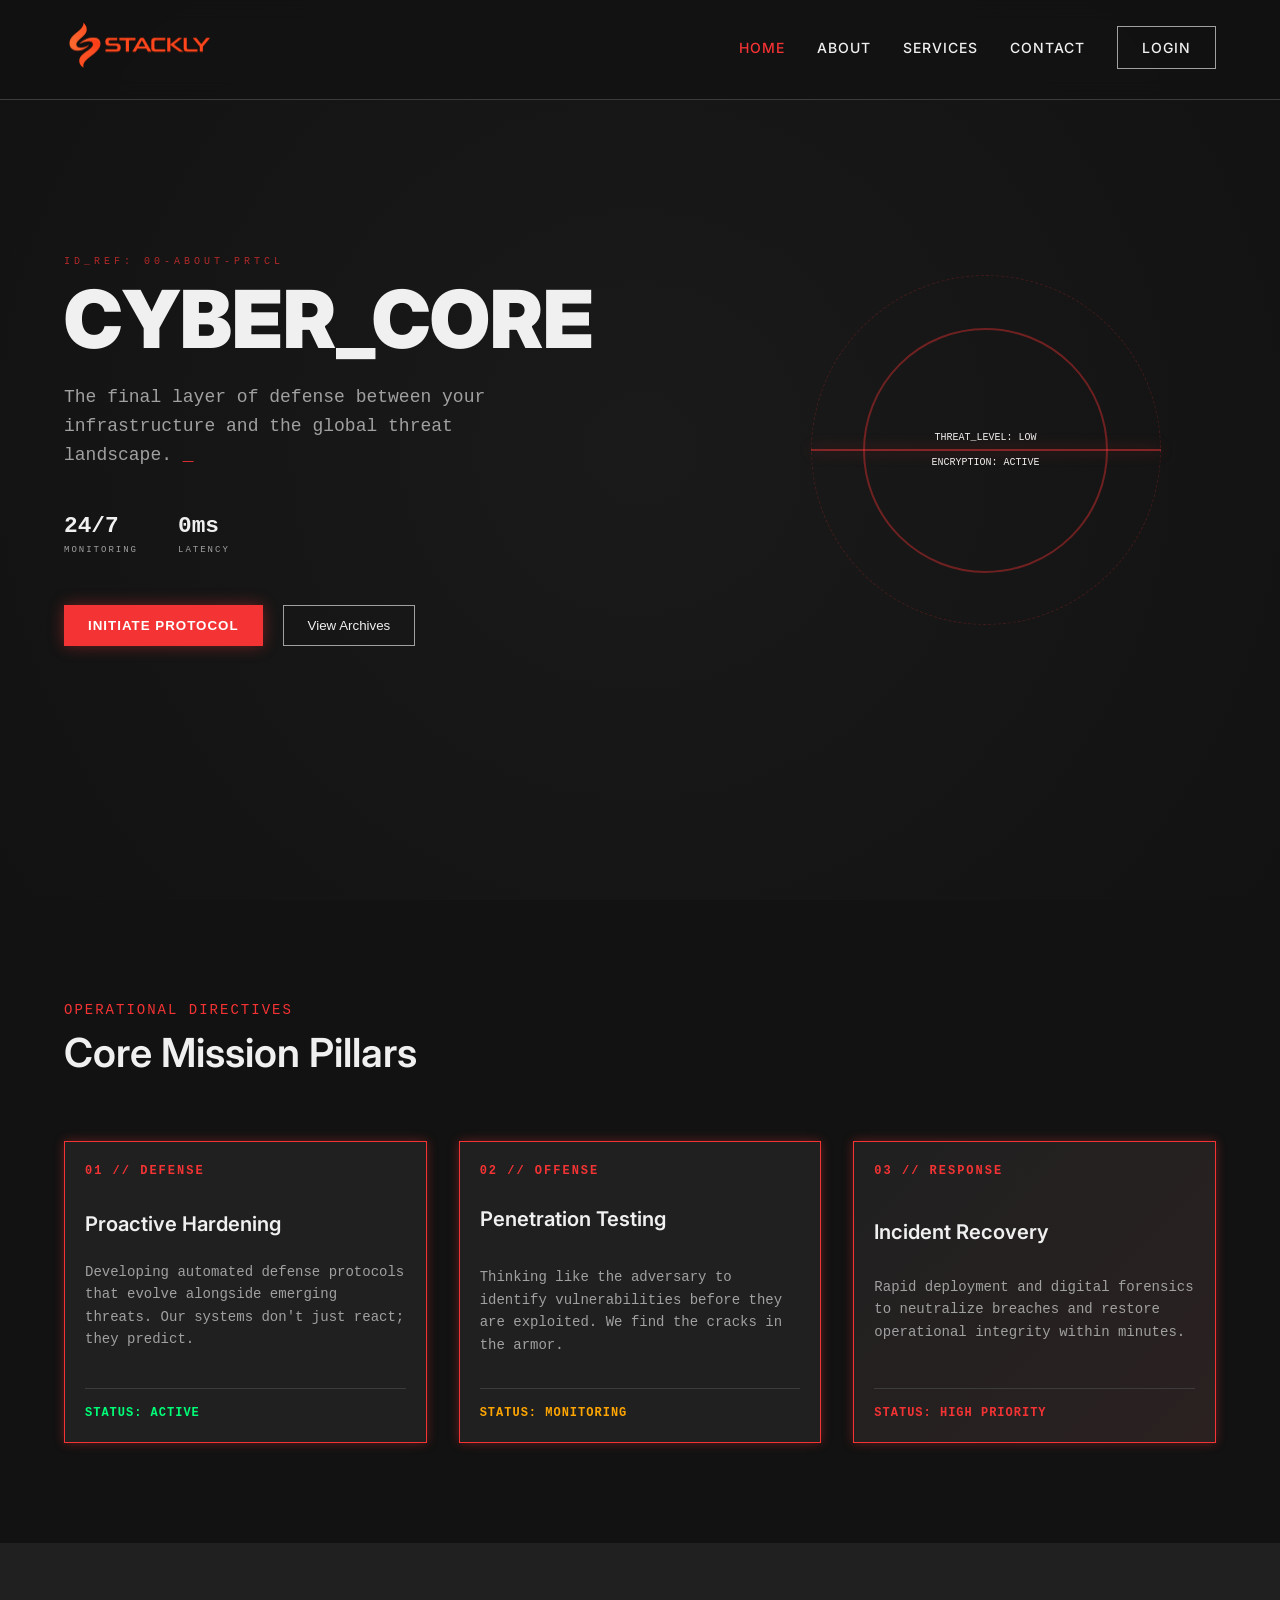
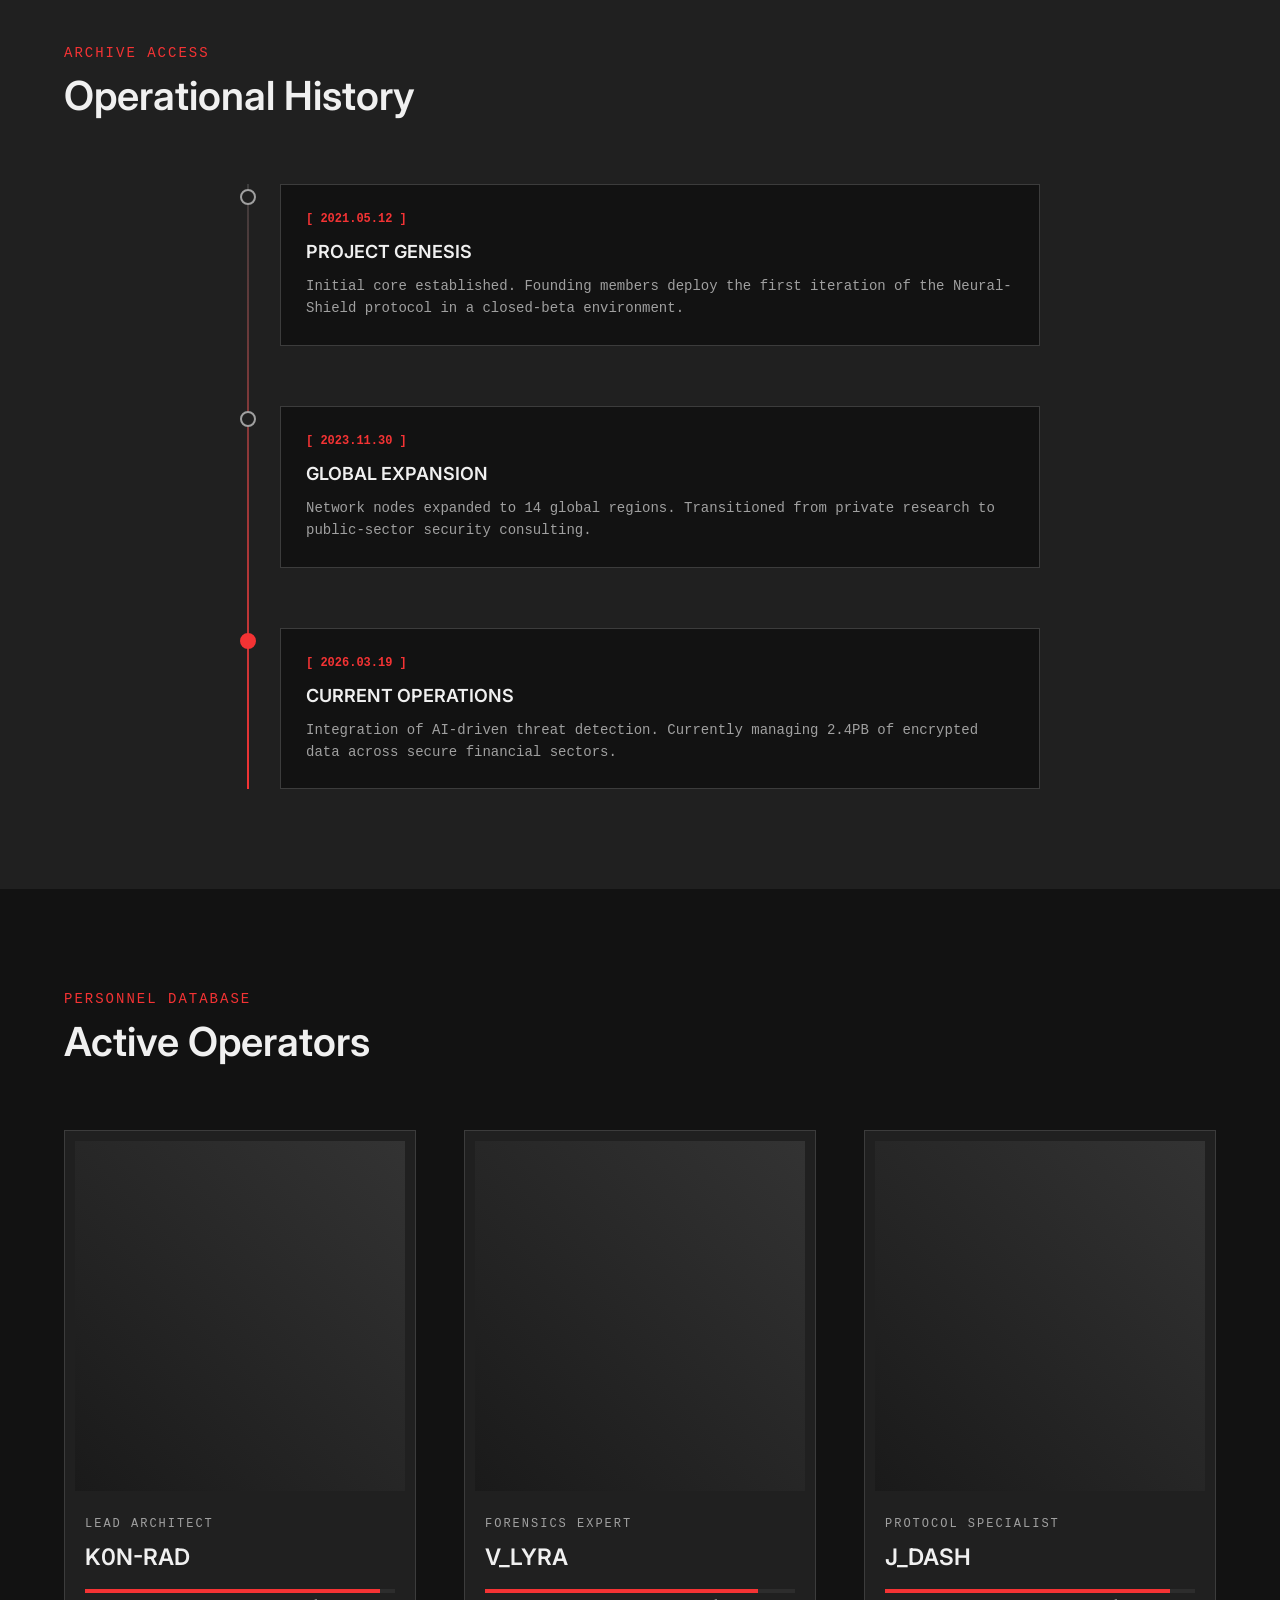
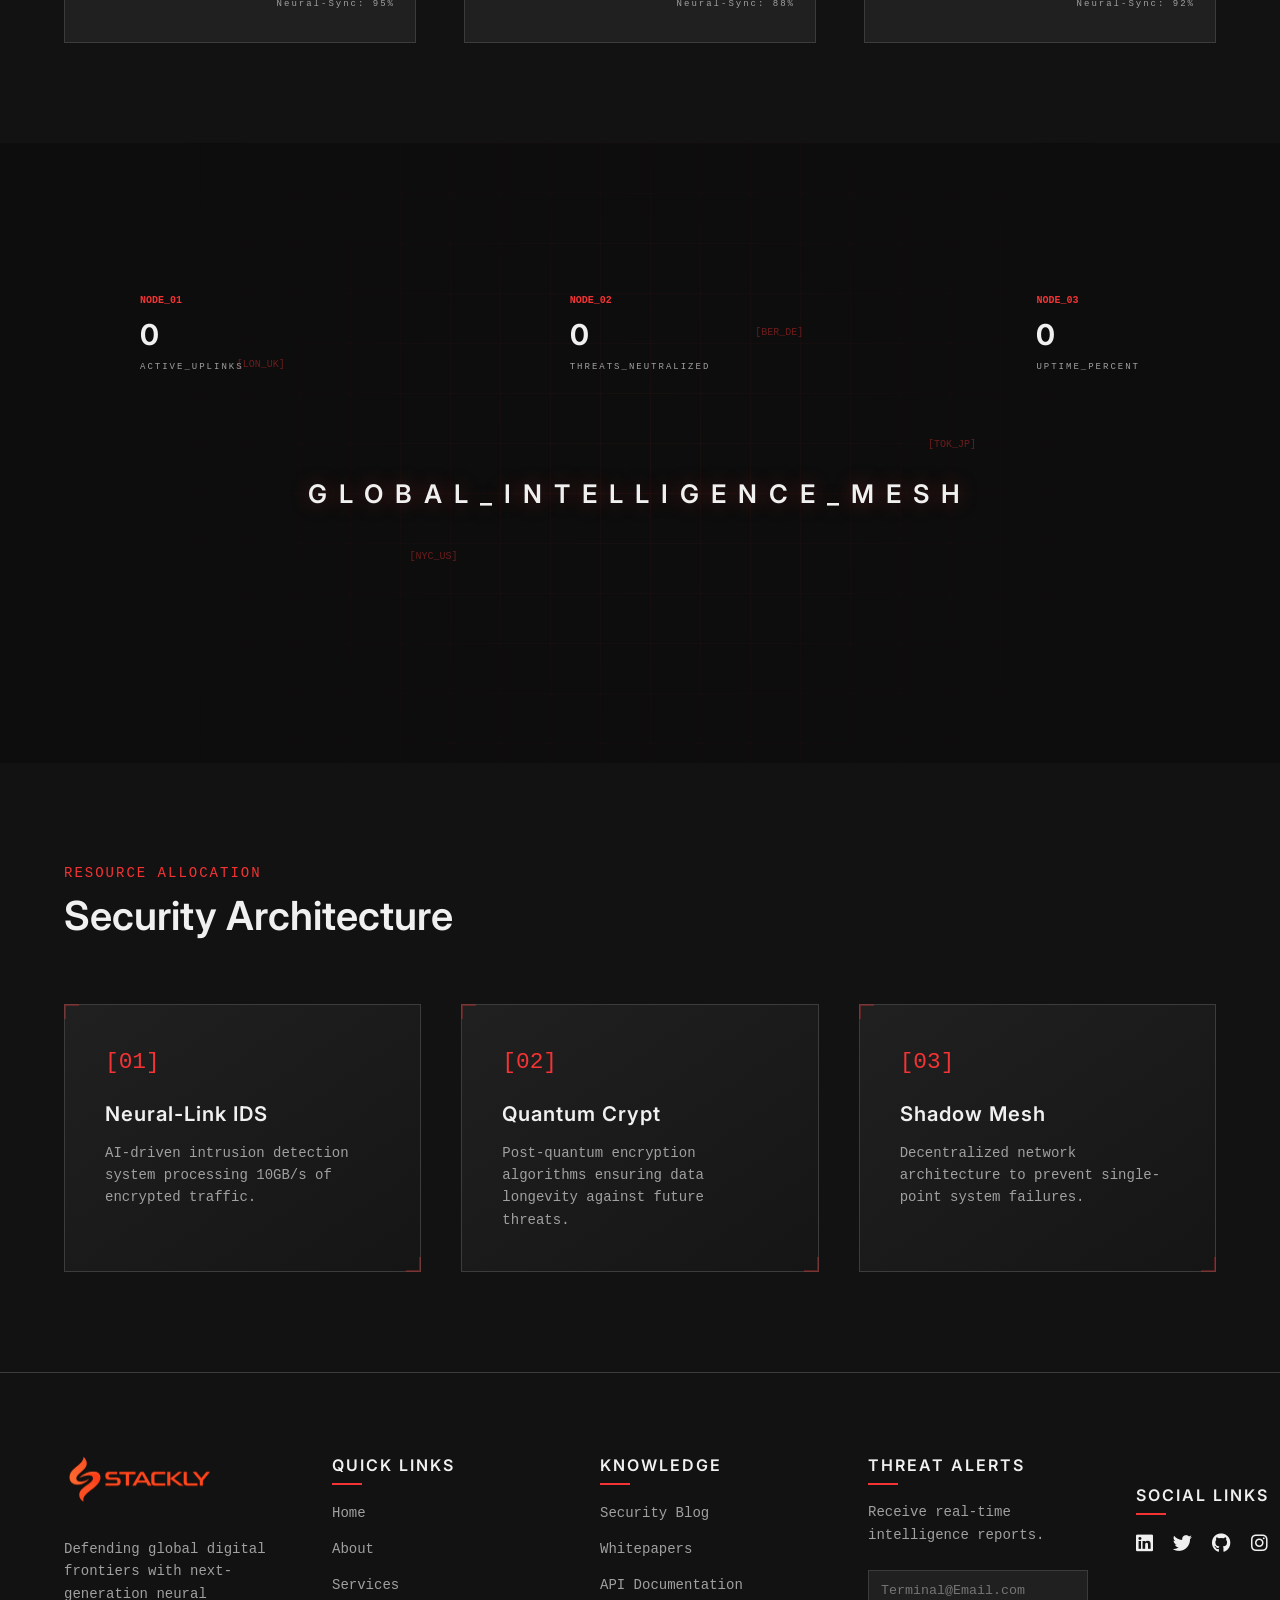
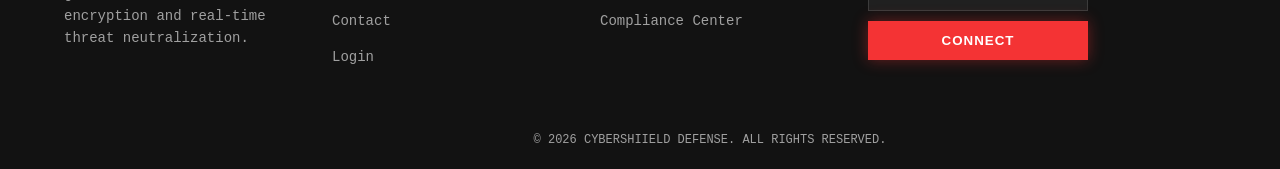
==== about.html @ 767d13b8 "Add files via upload" ====
<!DOCTYPE html>
<html lang="en">

<head>
    <meta charset="UTF-8">
    <meta name="viewport" content="width=device-width, initial-scale=1.0">
    <title>Cyber Security</title>
    <link rel="icon" href="./assets/bg remove.webp">

    <!-- Custom CSS -->
    <link rel="stylesheet" href="about.css">
    <link rel="stylesheet" href="./root.css">

    <!-- material icon -->
    <link href="https://fonts.googleapis.com/icon?family=Material+Icons" rel="stylesheet">
    <!-- font awesome icon -->
    <link rel="stylesheet" href="https://cdnjs.cloudflare.com/ajax/libs/font-awesome/6.5.1/css/all.min.css">

    <!-- aos animations -->
    <link href="https://unpkg.com/aos@2.3.4/dist/aos.css" rel="stylesheet">
</head>

<body>


    <header class="main-header">
        <nav class="navbar">
            <a class="logo" href="about.css">
                <img src="./assets/orange.webp" alt="logo" width="150px">
            </a>

            <ul class="nav-links">
                <li><a href="index.html" class="active">Home</a></li>
                <li><a href="about.html">About</a></li>
                <li><a href="service.html">Services</a></li>
                <li><a href="contact.html">Contact</a></li>
                <li><a href="sign.html" class="btn-secondary login">Login</a></li>
            </ul>

            <div class="hamburger" id="hamburger">
                <span class="bar"></span>
                <span class="bar"></span>
                <span class="bar"></span>
            </div>
        </nav>

        <div class="mobile-menu" id="mobile-menu">
            <ul class="mobile-nav-links">
                <li><a href="index.html">Home</a></li>
                <li><a href="about.html">About</a></li>
                <li><a href="service.html">Services</a></li>
                <li><a href="contact.html">Contact</a></li>
                <li><a href="sign.html" class="btn-primary login">Login</a></li>
            </ul>
        </div>
    </header>





    <main>

<section class="cyber-hero">
    <div class="hero-background">
        <div class="binary-overlay"></div>
    </div>
    
    <div class="hero-container">
        <div class="pane-info">
            <div class="system-id">ID_REF: 00-ABOUT-PRTCL</div>
            <h1 class="hero-glitch" data-text="CYBER_CORE">CYBER_CORE</h1>
            <p class="hero-tagline">
                The final layer of defense between your infrastructure and the global threat landscape. 
                <span class="type-cursor">_</span>
            </p>
            
            <div class="hero-stats">
                <div class="stat-box">
                    <span class="stat-num">24/7</span>
                    <span class="stat-label">MONITORING</span>
                </div>
                <div class="stat-box">
                    <span class="stat-num">0ms</span>
                    <span class="stat-label">LATENCY</span>
                </div>
            </div>

            <div class="hero-cta-group">
                <button class="btn-primary">Initiate Protocol</button>
                <button class="btn-secondary">View Archives</button>
            </div>
        </div>

        <div class="pane-visual">
            <div class="hud-circle-wrap">
                <div class="hud-circle outer"></div>
                <div class="hud-circle inner"></div>
                <div class="hud-scanner"></div>
                <div class="hud-content">
                    <span class="hud-text">THREAT_LEVEL: <span class="text-secure">LOW</span></span>
                    <span class="hud-text">ENCRYPTION: <span class="text-secure">ACTIVE</span></span>
                </div>
            </div>
        </div>
    </div>
</section>







<section class="mission-grid">
    <div class="container">
        <header class="grid-header">
            <span class="section-subtitle">Operational Directives</span>
            <h2 class="section-title">Core Mission Pillars</h2>
        </header>

        <div class="grid-layout">
            <div class="alert-card">
                <div class="card-id">01 // DEFENSE</div>
                <h3 class="card-title">Proactive Hardening</h3>
                <p class="card-text">Developing automated defense protocols that evolve alongside emerging threats. Our systems don't just react; they predict.</p>
                <div class="card-status status-secure">STATUS: ACTIVE</div>
            </div>

            <div class="alert-card">
                <div class="card-id">02 // OFFENSE</div>
                <h3 class="card-title">Penetration Testing</h3>
                <h3 class="card-title"></h3>
                <p class="card-text">Thinking like the adversary to identify vulnerabilities before they are exploited. We find the cracks in the armor.</p>
                <div class="card-status status-warning">STATUS: MONITORING</div>
            </div>

            <div class="alert-card critical-alert">
                <div class="card-id">03 // RESPONSE</div>
                <h3 class="card-title">Incident Recovery</h3>
                <p class="card-text">Rapid deployment and digital forensics to neutralize breaches and restore operational integrity within minutes.</p>
                <div class="card-status status-critical">STATUS: HIGH PRIORITY</div>
            </div>
        </div>
    </div>
</section>








<section class="system-logs">
    <div class="container">
        <header class="grid-header">
            <span class="section-subtitle">Archive Access</span>
            <h2 class="section-title">Operational History</h2>
        </header>

        <div class="log-timeline">
            <div class="log-item">
                <div class="log-dot"></div>
                <div class="log-content">
                    <span class="log-date">[ 2021.05.12 ]</span>
                    <h3 class="log-title">Project Genesis</h3>
                    <p class="log-text">Initial core established. Founding members deploy the first iteration of the Neural-Shield protocol in a closed-beta environment.</p>
                </div>
            </div>

            <div class="log-item">
                <div class="log-dot"></div>
                <div class="log-content">
                    <span class="log-date">[ 2023.11.30 ]</span>
                    <h3 class="log-title">Global Expansion</h3>
                    <p class="log-text">Network nodes expanded to 14 global regions. Transitioned from private research to public-sector security consulting.</p>
                </div>
            </div>

            <div class="log-item active-log">
                <div class="log-dot pulse-red"></div>
                <div class="log-content">
                    <span class="log-date">[ 2026.03.19 ]</span>
                    <h3 class="log-title">Current Operations</h3>
                    <p class="log-text">Integration of AI-driven threat detection. Currently managing 2.4PB of encrypted data across secure financial sectors.</p>
                </div>
            </div>
        </div>
    </div>
</section>








<section class="team-section">
    <div class="container">
        <header class="grid-header">
            <span class="section-subtitle">Personnel Database</span>
            <h2 class="section-title">Active Operators</h2>
        </header>

        <div class="operator-grid">
            <div class="operator-card">
                <div class="card-scanner"></div>
                <div class="operator-image-wrapper">
                    <div class="operator-image"></div>
                    <div class="hud-overlay">
                        <span>LVL 99 // ADMIN</span>
                    </div>
                </div>
                <div class="operator-info">
                    <span class="op-role">Lead Architect</span>
                    <h3 class="op-name">K0N-RAD</h3>
                    <div class="op-stats">
                        <div class="stat-bar"><div class="stat-fill" style="width: 95%;"></div></div>
                        <span class="stat-label">Neural-Sync: 95%</span>
                    </div>
                </div>
            </div>

            <div class="operator-card">
                <div class="card-scanner"></div>
                <div class="operator-image-wrapper">
                    <div class="operator-image"></div>
                    <div class="hud-overlay">
                        <span>LVL 84 // FIELD</span>
                    </div>
                </div>
                <div class="operator-info">
                    <span class="op-role">Forensics Expert</span>
                    <h3 class="op-name">V_LYRA</h3>
                    <div class="op-stats">
                        <div class="stat-bar"><div class="stat-fill" style="width: 88%;"></div></div>
                        <span class="stat-label">Neural-Sync: 88%</span>
                    </div>
                </div>
            </div>

            <div class="operator-card">
                <div class="card-scanner"></div>
                <div class="operator-image-wrapper">
                    <div class="operator-image"></div>
                    <div class="hud-overlay">
                        <span>LVL 91 // CRYPT</span>
                    </div>
                </div>
                <div class="operator-info">
                    <span class="op-role">Protocol Specialist</span>
                    <h3 class="op-name">J_DASH</h3>
                    <div class="op-stats">
                        <div class="stat-bar"><div class="stat-fill" style="width: 92%;"></div></div>
                        <span class="stat-label">Neural-Sync: 92%</span>
                    </div>
                </div>
            </div>
        </div>
    </div>
</section>






<section class="network-pulse">
    <div class="grid-overlay"></div>
    
    <div class="container pulse-wrapper">
        <div class="pulse-stats">
            <div class="stat-item">
                <span class="stat-code">NODE_01</span>
                <span class="stat-value counter" data-target="142">0</span>
                <span class="stat-label">ACTIVE_UPLINKS</span>
            </div>
            <div class="stat-item">
                <span class="stat-code">NODE_02</span>
                <span class="stat-value counter" data-target="892">0</span>
                <span class="stat-label">THREATS_NEUTRALIZED</span>
            </div>
            <div class="stat-item">
                <span class="stat-code">NODE_03</span>
                <span class="stat-value counter" data-target="99.9">0</span>
                <span class="stat-label">UPTIME_PERCENT</span>
            </div>
        </div>

        <div class="center-visual">
            <div class="radar-circle"></div>
            <div class="radar-circle delay-1"></div>
            <div class="radar-circle delay-2"></div>
            <h2 class="visual-title">GLOBAL_INTELLIGENCE_MESH</h2>
        </div>

        <div class="location-markers">
            <span class="marker" style="top: 20%; left: 15%;">[LON_UK]</span>
            <span class="marker" style="top: 45%; left: 75%;">[TOK_JP]</span>
            <span class="marker" style="top: 80%; left: 30%;">[NYC_US]</span>
            <span class="marker" style="top: 10%; left: 60%;">[BER_DE]</span>
        </div>
    </div>
</section>
















<section class="tech-stack">
    <div class="container">
        <header class="grid-header">
            <span class="section-subtitle">Resource Allocation</span>
            <h2 class="section-title">Security Architecture</h2>
        </header>

        <div class="tech-matrix">
            <div class="tech-card">
                <div class="card-glow"></div>
                <div class="tech-icon">
                    <span class="glitch-icon" data-icon="[01]"></span>
                </div>
                <div class="tech-details">
                    <h3 class="tech-name">Neural-Link IDS</h3>
                    <p class="tech-desc">AI-driven intrusion detection system processing 10GB/s of encrypted traffic.</p>
                </div>
                <div class="corner-accents">
                    <span></span><span></span>
                </div>
            </div>

            <div class="tech-card">
                <div class="card-glow"></div>
                <div class="tech-icon">
                    <span class="glitch-icon" data-icon="[02]"></span>
                </div>
                <div class="tech-details">
                    <h3 class="tech-name">Quantum Crypt</h3>
                    <p class="tech-desc">Post-quantum encryption algorithms ensuring data longevity against future threats.</p>
                </div>
                <div class="corner-accents">
                    <span></span><span></span>
                </div>
            </div>

            <div class="tech-card">
                <div class="card-glow"></div>
                <div class="tech-icon">
                    <span class="glitch-icon" data-icon="[03]"></span>
                </div>
                <div class="tech-details">
                    <h3 class="tech-name">Shadow Mesh</h3>
                    <p class="tech-desc">Decentralized network architecture to prevent single-point system failures.</p>
                </div>
                <div class="corner-accents">
                    <span></span><span></span>
                </div>
            </div>
        </div>
    </div>
</section>



    </main>







    <footer class="main-footer">
        <div class="footer-container">
            <div class="footer-col">
                <a class="logo" href="about.html">
                    <img src="./assets/orange.webp" alt="logo" width="150px">
                </a>
                <p class="footer-desc">
                    Defending global digital frontiers with next-generation neural encryption and real-time threat
                    neutralization.
            </div>

            <div class="footer-col">
                <h4 class="footer-title">Quick Links</h4>
                <ul class="footer-links">
                    <li><a href="index.html">Home</a></li>
                    <li><a href="about.html">About</a></li>
                    <li><a href="service.html">Services</a></li>
                    <li><a href="contact.html">Contact</a></li>
                    <li><a href="sign.html">Login</a></li>
                </ul>
            </div>

            <div class="footer-col">
                <h4 class="footer-title">Knowledge</h4>
                <ul class="footer-links">
                    <li><a href="./404..html">Security Blog</a></li>
                    <li><a href="./404..html">Whitepapers</a></li>
                    <li><a href="./404..html">API Documentation</a></li>
                    <li><a href="./404..html">Compliance Center</a></li>
                </ul>
            </div>

            <div class="footer-col">
                <h4 class="footer-title">Threat Alerts</h4>
                <p class="footer-desc">Receive real-time intelligence reports.</p>
                <form class="footer-form" action="./404..html" method="GET">
                    <input type="email" placeholder="Terminal@Email.com" class="footer-input" required>
                    <button type="submit" class="btn-primary">Connect</button>
                </form>
            </div>


            <div class="footer-bottom">
                <h4 class="footer-title">Social Links</h4>

                <div class="footer-socials">
                    <a href="./404..html"><i class="fab fa-linkedin"></i></a>
                    <a href="./404..html"><i class="fab fa-twitter"></i></a>
                    <a href="./404..html"><i class="fab fa-github"></i></a>
                    <a href="./404..html"><i class="fab fa-instagram"></i></a>
                </div>

            </div>
        </div>

        <div class="container bottom-flex">
            <p>&copy; 2026 CYBERSHIIELD DEFENSE. ALL RIGHTS RESERVED.</p>
        </div>
    </footer>


    <script src="script.js"></script>

    <script>

        const observerOptions = {
    threshold: 0.5
};

const typeObserver = new IntersectionObserver((entries) => {
    entries.forEach(entry => {
        if (entry.isIntersecting) {
            entry.target.style.animationPlayState = 'running';
        }
    });
}, observerOptions);

document.querySelectorAll('.log-item').forEach(item => {
    typeObserver.observe(item);
});

    </script>

    <script src="https://unpkg.com/aos@2.3.4/dist/aos.js"></script>

    <script>
        AOS.init({
            duration: 900,
            easing: 'ease-in-out',
            once: true,
        });

        // data-aos="fade-up"
        // fade-up, fade-down, fade-left, fade-right, zoom-in,	slide-up, flip-left	

    </script>


</body>

</html>
---- about.css ----
/* Hero Section Layout */
.cyber-hero {
    position: relative;
    height: 100vh;
    display: flex;
    align-items: center;
    overflow: hidden;
    background: radial-gradient(circle at center, #1a1a1a 0%, var(--bg-black) 100%);
}

.hero-container {
    display: grid;
    grid-template-columns: 1.2fr 0.8fr;
    width: 100%;
    max-width: 1400px;
    margin: 0 auto;
    padding: 0 5%;
    z-index: 5;
}

/* Pane 01 Styles */
.pane-info {
    display: flex;
    flex-direction: column;
    justify-content: center;
}

.system-id {
    font-size: 10px;
    color: var(--primary-red);
    letter-spacing: 4px;
    margin-bottom: 10px;
    opacity: 0.7;
}

.hero-glitch {
    font-size: 5rem;
    font-weight: 900;
    line-height: 1;
    margin-bottom: 1.5rem;
    color: var(--text-main);
    position: relative;
    animation: flicker-on 1.5s ease-out;
}

.hero-tagline {
    font-size: var(--text-lg);
    color: var(--text-dim);
    max-width: 500px;
    margin-bottom: 2.5rem;
    line-height: 1.6;
}

.type-cursor {
    color: var(--primary-red);
    animation: blink 0.8s infinite;
}

/* Pane 02: HUD Visuals */
.pane-visual {
    display: flex;
    align-items: center;
    justify-content: center;
    position: relative;
}

.hud-circle-wrap {
    position: relative;
    width: 350px;
    height: 350px;
    display: flex;
    align-items: center;
    justify-content: center;
}

.hud-circle {
    position: absolute;
    border-radius: 50%;
    border: 1px solid var(--primary-red);
    opacity: 0.2;
}

.hud-circle.outer {
    width: 100%;
    height: 100%;
    border-style: dashed;
    animation: rotate 20s linear infinite;
}

.hud-circle.inner {
    width: 70%;
    height: 70%;
    border: 2px solid var(--primary-red);
    opacity: 0.4;
    animation: rotate 10s linear infinite reverse;
}

.hud-scanner {
    position: absolute;
    width: 100%;
    height: 2px;
    background: var(--primary-red);
    box-shadow: 0 0 15px var(--primary-red);
    animation: scan-vertical 4s ease-in-out infinite;
    opacity: 0.5;
}

.hud-content {
    display: flex;
    flex-direction: column;
    gap: 10px;
    font-size: 10px;
    text-align: center;
    font-family: var(--font-main);
}

/* Keyframe Animations */
@keyframes flicker-on {
    0% { opacity: 0; transform: translateX(-20px); }
    10% { opacity: 0.5; }
    15% { opacity: 0.2; }
    20% { opacity: 1; transform: translateX(0); }
}

@keyframes rotate {
    from { transform: rotate(0deg); }
    to { transform: rotate(360deg); }
}

@keyframes scan-vertical {
    0%, 100% { top: 0%; }
    50% { top: 100%; }
}

@keyframes blink {
    50% { opacity: 0; }
}

/* Stats Section */
.hero-stats {
    display: flex;
    gap: 40px;
    margin-bottom: 3rem;
}

.stat-box {
    display: flex;
    flex-direction: column;
}

.stat-num {
    font-size: var(--text-2xl);
    font-weight: bold;
    color: var(--text-main);
}

.stat-label {
    font-size: 10px;
    color: var(--primary-red);
    letter-spacing: 2px;
}

/* CTA Group */
.hero-cta-group {
    display: flex;
    gap: 20px;
}







/* Mission Grid Section */
.mission-grid {
    padding: 100px 5%;
    background-color: var(--bg-black);
}

.grid-header {
    margin-bottom: 4rem;
    text-align: left;
}

.grid-layout {
    display: grid;
    grid-template-columns: repeat(auto-fit, minmax(300px, 1fr));
    gap: 2rem;
}

/* Enhancing your Alert Card */
.alert-card {
    display: flex;
    flex-direction: column;
    justify-content: space-between;
    min-height: 280px;
    transition: var(--transition);
    position: relative;
    overflow: hidden;
}

.alert-card:hover {
    transform: scale(1.02);
    background-color: var(--surface-light);
}

.card-id {
    font-size: var(--text-xs);
    color: var(--primary-red);
    font-weight: bold;
    margin-bottom: 1.5rem;
    letter-spacing: 2px;
}

.card-title {
    font-size: var(--text-xl);
    margin-bottom: 1rem;
    color: var(--text-main);
}

.card-text {
    font-size: var(--text-sm);
    color: var(--text-dim);
    line-height: 1.6;
    margin-bottom: 2rem;
}

/* Card Status Indicators */
.card-status {
    font-size: var(--text-xs);
    font-weight: bold;
    letter-spacing: 1px;
    padding-top: 15px;
    border-top: 1px solid var(--border-color);
}

.status-secure { color: var(--status-secure); }
.status-warning { color: var(--status-warning); }
.status-critical { color: var(--status-critical); }

/* Variation for a 'Critical' card look */
.critical-alert {
    background: linear-gradient(135deg, var(--surface-dark) 0%, rgba(244, 51, 52, 0.05) 100%);
}








/* System Logs Timeline */
.system-logs {
    padding: 100px 5%;
    background-color: var(--surface-dark); /* Slightly lighter than bg-black to separate sections */
    position: relative;
}

.log-timeline {
    position: relative;
    max-width: 800px;
    margin: 0 auto;
    padding-left: 40px;
}

/* The vertical line */
.log-timeline::before {
    content: '';
    position: absolute;
    left: 7px;
    top: 0;
    width: 2px;
    height: 100%;
    background: var(--border-color);
}

.log-item {
    position: relative;
    margin-bottom: 60px;
}

.log-item:last-child {
    margin-bottom: 0;
}

/* The node/dot on the line */
.log-dot {
    position: absolute;
    left: -40px;
    top: 5px;
    width: 16px;
    height: 16px;
    background: var(--surface-dark);
    border: 2px solid var(--text-dim);
    border-radius: 50%;
    z-index: 2;
}

.log-content {
    background: var(--bg-black);
    border: 1px solid var(--border-color);
    padding: 25px;
    transition: var(--transition);
}

.log-content:hover {
    border-color: var(--primary-red);
    box-shadow: 0 0 15px var(--primary-glow);
}

.log-date {
    font-family: var(--font-main);
    color: var(--primary-red);
    font-size: var(--text-xs);
    font-weight: bold;
    display: block;
    margin-bottom: 10px;
}

.log-title {
    font-size: var(--text-lg);
    margin-bottom: 10px;
    text-transform: uppercase;
}

.log-text {
    color: var(--text-dim);
    font-size: var(--text-sm);
    line-height: 1.6;
}

/* Active/Current state highlight */
.active-log .log-dot {
    background: var(--primary-red);
    border-color: var(--primary-red);
}

.pulse-red {
    box-shadow: 0 0 0 rgba(244, 51, 52, 0.4);
    animation: pulse-red-effect 2s infinite;
}

/* Animation: Fade and Slide Up for Log Items */
@keyframes logReveal {
    from {
        opacity: 0;
        transform: translateY(30px);
    }
    to {
        opacity: 1;
        transform: translateY(0);
    }
}

.log-item {
    position: relative;
    margin-bottom: 60px;
    opacity: 0; /* Hidden initially for reveal */
    animation: logReveal 0.8s ease forwards;
}

/* Staggered Delay for the first 3 items */
.log-item:nth-child(1) { animation-delay: 0.2s; }
.log-item:nth-child(2) { animation-delay: 0.4s; }
.log-item:nth-child(3) { animation-delay: 0.6s; }

/* The "Scanning" Glitch for Dates */
.log-date {
    font-family: var(--font-main);
    color: var(--primary-red);
    font-size: var(--text-xs);
    font-weight: bold;
    display: block;
    margin-bottom: 10px;
    position: relative;
    overflow: hidden;
}

.log-date::after {
    content: '';
    position: absolute;
    top: 0;
    left: -100%;
    width: 100%;
    height: 100%;
    background: linear-gradient(90deg, transparent, rgba(244, 51, 52, 0.4), transparent);
    animation: scanDate 3s infinite;
}

@keyframes scanDate {
    0% { left: -100%; }
    30% { left: 100%; }
    100% { left: 100%; }
}

/* Enhancing the Content Box Hover */
.log-content {
    background: var(--bg-black);
    border: 1px solid var(--border-color);
    padding: 25px;
    transition: all 0.4s cubic-bezier(0.165, 0.84, 0.44, 1);
    position: relative;
}

/* Terminal Flicker Effect on Hover */
.log-item:hover .log-content {
    border-color: var(--primary-red);
    box-shadow: 0 0 20px var(--primary-glow);
    animation: terminalFlicker 0.15s infinite secondary; /* Subtle jitter */
}

@keyframes terminalFlicker {
    0% { opacity: 1; }
    50% { opacity: 0.95; transform: translateX(1px); }
    100% { opacity: 1; transform: translateX(-1px); }
}

/* The Vertical Line Growth Animation */
.log-timeline::before {
    content: '';
    position: absolute;
    left: 7px;
    top: 0;
    width: 2px;
    height: 0; /* Start at 0 */
    background: linear-gradient(to bottom, var(--border-color), var(--primary-red));
    animation: lineGrow 2s ease forwards;
}

@keyframes lineGrow {
    from { height: 0; }
    to { height: 100%; }
}









/* Team Section Styles */
.team-section {
    padding: 100px 5%;
    background-color: var(--bg-black);
}

.operator-grid {
    display: grid;
    grid-template-columns: repeat(auto-fit, minmax(280px, 1fr));
    gap: 3rem;
}

/* The Operator Card */
.operator-card {
    position: relative;
    background: var(--surface-dark);
    border: 1px solid var(--border-color);
    padding: 10px;
    transition: all 0.4s cubic-bezier(0.175, 0.885, 0.32, 1.275);
    overflow: hidden;
}

.operator-card:hover {
    border-color: var(--primary-red);
    transform: translateY(-10px);
    box-shadow: 0 15px 30px rgba(0, 0, 0, 0.5), 0 0 15px var(--primary-glow);
}

/* Scanning Animation Overlay */
.card-scanner {
    position: absolute;
    top: -100%;
    left: 0;
    width: 100%;
    height: 100%;
    background: linear-gradient(to bottom, transparent, var(--primary-red), transparent);
    opacity: 0;
    z-index: 5;
    pointer-events: none;
}

.operator-card:hover .card-scanner {
    animation: scan-pass 1.5s infinite;
    opacity: 0.3;
}

@keyframes scan-pass {
    0% { top: -100%; }
    100% { top: 100%; }
}

/* Image Wrapper & HUD */
.operator-image-wrapper {
    position: relative;
    height: 350px;
    background: #000;
    overflow: hidden;
}

.operator-image {
    width: 100%;
    height: 100%;
    background: linear-gradient(45deg, #1a1a1a, #333); /* Replace with img */
    transition: transform 0.5s ease;
}

.operator-card:hover .operator-image {
    transform: scale(1.1);
    filter: grayscale(100%) brightness(0.7) sepia(50%) hue-rotate(-50deg);
}

/* HUD Text Overlay */
.hud-overlay {
    position: absolute;
    inset: 0;
    display: flex;
    align-items: center;
    justify-content: center;
    background: rgba(244, 51, 52, 0.1);
    opacity: 0;
    transition: opacity 0.3s ease;
    border: 2px solid transparent;
}

.hud-overlay span {
    font-size: var(--text-xs);
    color: var(--primary-red);
    border: 1px solid var(--primary-red);
    padding: 5px 10px;
    background: rgba(0, 0, 0, 0.8);
    clip-path: polygon(10% 0, 100% 0, 90% 100%, 0 100%);
}

.operator-card:hover .hud-overlay {
    opacity: 1;
    border: 1px solid var(--primary-red);
}

/* Info Section */
.operator-info {
    padding: 20px 10px;
}

.op-role {
    font-size: var(--text-xs);
    color: var(--text-dim);
    text-transform: uppercase;
    letter-spacing: 2px;
}

.op-name {
    font-size: var(--text-2xl);
    margin: 5px 0 15px;
    color: var(--text-main);
}

/* Stat Bar Animation */
.op-stats {
    display: flex;
    flex-direction: column;
    gap: 5px;
}

.stat-bar {
    width: 100%;
    height: 4px;
    background: var(--surface-light);
    position: relative;
}

.stat-fill {
    height: 100%;
    background: var(--primary-red);
    width: 0; /* Start at 0 for animation */
    transition: width 1s cubic-bezier(0.65, 0, 0.35, 1);
}

.operator-card:hover .stat-fill {
    /* The width is handled by the inline style in HTML */
    box-shadow: 0 0 10px var(--primary-red);
}

.stat-label {
    font-size: 10px;
    color: var(--text-dim);
    text-align: right;
}






/* Network Pulse Section */
.network-pulse {
    position: relative;
    padding: 150px 5%;
    background: #0d0d0d;
    overflow: hidden;
    min-height: 600px;
    display: flex;
    align-items: center;
}

/* Background Grid Lines */
.grid-overlay {
    position: absolute;
    inset: 0;
    background-image: 
        linear-gradient(rgba(244, 51, 52, 0.05) 1px, transparent 1px),
        linear-gradient(90deg, rgba(244, 51, 52, 0.05) 1px, transparent 1px);
    background-size: 50px 50px;
    mask-image: radial-gradient(circle at center, black, transparent 80%);
}

.pulse-wrapper {
    width: 100%;
    position: relative;
    z-index: 2;
    display: flex;
    flex-direction: column;
    align-items: center;
}

/* Radar Ripple Animation */
.center-visual {
    position: relative;
    margin: 100px 0;
    text-align: center;
}

.radar-circle {
    position: absolute;
    top: 50%;
    left: 50%;
    transform: translate(-50%, -50%);
    width: 100px;
    height: 100px;
    border: 1px solid var(--primary-red);
    border-radius: 50%;
    opacity: 0;
    animation: ripple 4s infinite cubic-bezier(0.2, 0, 0.4, 1);
}

.delay-1 { animation-delay: 1.3s; }
.delay-2 { animation-delay: 2.6s; }

@keyframes ripple {
    0% { width: 0; height: 0; opacity: 1; }
    100% { width: 600px; height: 600px; opacity: 0; }
}

.visual-title {
    font-size: var(--text-3xl);
    letter-spacing: 12px;
    color: var(--text-main);
    text-shadow: 0 0 20px var(--primary-glow);
    z-index: 5;
}

/* Statistical Data Layout */
.pulse-stats {
    display: flex;
    justify-content: space-between;
    width: 100%;
    max-width: 1000px;
}

.stat-item {
    display: flex;
    flex-direction: column;
    gap: 5px;
}

.stat-code {
    font-size: 10px;
    color: var(--primary-red);
    font-weight: bold;
}

.stat-value {
    font-size: var(--text-4xl);
    font-family: var(--font-heading);
    font-weight: 700;
}

.stat-label {
    font-size: 9px;
    color: var(--text-dim);
    letter-spacing: 2px;
}

/* Random Location Markers */
.location-markers .marker {
    position: absolute;
    font-family: var(--font-main);
    font-size: 10px;
    color: var(--primary-red);
    opacity: 0.4;
    animation: blink 3s infinite;
}

@keyframes blink {
    0%, 100% { opacity: 0.1; }
    50% { opacity: 0.7; text-shadow: 0 0 10px var(--primary-red); }
}













/* Tech Stack Section */
.tech-stack {
    padding: 100px 5%;
    background-color: var(--bg-black);
    position: relative;
    perspective: 1000px; /* For 3D effects */
}

.tech-matrix {
    display: grid;
    grid-template-columns: repeat(auto-fit, minmax(320px, 1fr));
    gap: 2.5rem;
}

/* The Premium Tech Card */
.tech-card {
    position: relative;
    background: linear-gradient(145deg, var(--surface-dark), #151515);
    border: 1px solid var(--border-color);
    padding: 40px;
    transition: all 0.5s cubic-bezier(0.23, 1, 0.32, 1);
    transform-style: preserve-3d;
    cursor: crosshair;
}

/* 3D Hover & Glow */
.tech-card:hover {
    transform: rotateX(5deg) rotateY(-5deg) translateY(-10px);
    border-color: var(--primary-red);
}

.card-glow {
    position: absolute;
    top: 0; left: 0; width: 100%; height: 100%;
    background: radial-gradient(circle at var(--mouse-x, 50%) var(--mouse-y, 50%), 
                rgba(244, 51, 52, 0.15) 0%, 
                transparent 60%);
    opacity: 0;
    transition: opacity 0.3s;
    pointer-events: none;
}

.tech-card:hover .card-glow {
    opacity: 1;
}

/* Glitch Icon Styling */
.tech-icon {
    font-size: var(--text-2xl);
    color: var(--primary-red);
    font-family: var(--font-main);
    margin-bottom: 20px;
    display: inline-block;
}

.glitch-icon::before {
    content: attr(data-icon);
    animation: icon-flicker 3s infinite;
}

@keyframes icon-flicker {
    0%, 90%, 100% { opacity: 1; transform: scale(1); }
    92% { opacity: 0.5; transform: scale(1.1); color: white; }
    94% { opacity: 1; transform: scale(0.9); }
}

/* Typography */
.tech-name {
    font-size: var(--text-xl);
    margin-bottom: 12px;
    letter-spacing: 1px;
}

.tech-desc {
    color: var(--text-dim);
    font-size: var(--text-sm);
    line-height: 1.6;
}

/* Corner Accents (Decorative) */
.corner-accents span {
    position: absolute;
    width: 15px;
    height: 15px;
    border: 2px solid var(--primary-red);
    transition: 0.3s;
    opacity: 0.3;
}

.corner-accents span:first-child {
    top: -1px; left: -1px;
    border-right: none; border-bottom: none;
}

.corner-accents span:last-child {
    bottom: -1px; right: -1px;
    border-left: none; border-top: none;
}

.tech-card:hover .corner-accents span {
    width: 30px;
    height: 30px;
    opacity: 1;
}
---- root.css ----
@import url('https://fonts.googleapis.com/css2?family=Inter:wght@300;400;500;600;700&display=swap');

:root {
    /* Primary Branding */
    --primary-red: rgb(244, 51, 52);
    --primary-glow: rgba(244, 51, 52, 0.35);
    --primary-muted: rgb(150, 30, 30);

    /* Background & Surfaces */
    --bg-black: rgb(18, 18, 18);
    --surface-dark: rgb(32, 32, 32);
    --surface-light: rgb(45, 45, 45);

    /* Typography & Accents */
    --font-main: 'Courier New', monospace;
    --font-heading: 'Inter', sans-serif;
    --text-main: rgb(240, 240, 240);
    --text-dim: rgb(160, 160, 160);
    --border-color: rgb(60, 60, 60);
    --transition: 0.3s ease;

    /* Typography Scale */
    --text-xs: 0.75rem;
    --text-sm: 0.875rem;
    --text-md: 1rem;
    --text-lg: 1.125rem;
    --text-xl: 1.266rem;
    --text-2xl: 1.424rem;
    --text-3xl: 1.602rem;
    --text-4xl: 1.802rem;
    --text-hero: 2.5rem;

    /* Buttons */
    --btn-primary-bg: var(--primary-red);
    --btn-primary-text: #ffffff;
    --btn-primary-hover: rgb(200, 40, 40);
    --btn-primary-shadow: rgba(244, 51, 52, 0.4);

    --btn-secondary-bg: transparent;
    --btn-secondary-border: var(--text-dim);
    --btn-secondary-text: var(--text-main);
    --btn-secondary-hover: rgba(255, 255, 255, 0.1);

    /* Security Status */
    --status-critical: var(--primary-red);
    --status-warning: rgb(255, 165, 0);
    --status-secure: rgb(0, 255, 120);
}

/* Base Styles */
* {
    margin: 0;
    padding: 0;
    box-sizing: border-box;
}

body {
    background-color: var(--font-heading);
    color: var(--text-main);
    font-family: var(--font-main);
    line-height: 1.5;
    overflow-x: hidden;
}

h1,
h2,
h3,
h4,
.logo {
    font-family: var(--font-heading);
    font-weight: 600;
}

a {
    text-decoration: none;
    color: inherit;
    transition: var(--transition);
}

ul {
    list-style: none;
}

/* Reusable Components */
.section-title {
    font-size: var(--text-hero);
    margin-bottom: 1.5rem;
    line-height: 1.2;
}

.section-subtitle {
    color: var(--primary-red);
    font-size: var(--text-sm);
    text-transform: uppercase;
    letter-spacing: 2px;
    display: block;
    margin-bottom: 0.5rem;
    font-weight: 500;
}

.btn-primary {
    background-color: var(--btn-primary-bg);
    color: var(--btn-primary-text);
    border: none;
    padding: 12px 24px;
    text-transform: uppercase;
    font-weight: bold;
    letter-spacing: 1px;
    transition: var(--transition);
    cursor: pointer;
    box-shadow: 0 0 15px var(--btn-primary-shadow);
}

.btn-primary:hover {
    background-color: var(--btn-primary-hover);
    box-shadow: 0 0 25px var(--primary-red);
    transform: translateY(-2px);
}

.btn-secondary {
    background-color: var(--btn-secondary-bg);
    color: var(--btn-secondary-text);
    border: 1px solid var(--btn-secondary-border);
    padding: 12px 24px;
    transition: var(--transition);
    cursor: pointer;
}

.btn-secondary:hover {
    background-color: var(--btn-secondary-hover);
    border-color: var(--text-main);
    color: var(--primary-red);
}

.alert-card {
    background-color: var(--surface-dark);
    border: 1px solid var(--primary-red);
    box-shadow: 0 0 10px var(--primary-glow);
    padding: 20px;
}










/* header */

 .main-header {
    position: fixed;
    top: 0;
    left: 0;
    width: 100%;
    z-index: 1000;
    background: rgba(18, 18, 18, 0.9);
    backdrop-filter: blur(10px);
    border-bottom: 1px solid var(--border-color);
}

.navbar {
    display: flex;
    justify-content: space-between;
    align-items: center;
    padding: 1.2rem 5%;
    max-width: 1400px;
    margin: 0 auto;
}

.logo {
    font-size: var(--text-xl);
    letter-spacing: 2px;
    color: var(--text-main);
}

.red-text {
    color: var(--primary-red);
    text-shadow: 0 0 10px var(--primary-glow);
}

 .nav-links {
    display: flex;
    align-items: center;
    gap: 2rem;
}

.nav-links a {
    font-size: var(--text-sm);
    font-family: var(--font-heading);
    text-transform: uppercase;
    letter-spacing: 1px;
    font-weight: 500;
}

.nav-links a:hover,
.nav-links a.active {
    color: var(--primary-red);
}

 .hamburger {
    display: none;
    cursor: pointer;
    flex-direction: column;
    gap: 6px;
}

.bar {
    width: 28px;
    height: 2px;
    background-color: var(--text-main);
    transition: var(--transition);
}

 .mobile-menu {
    position: fixed;
    top: 80px;
    right: -100%;
    width: 100%;
    height: 100vh;
    background: var(--bg-black);
    display: flex;
    justify-content: center;
    align-items: center;
    transition: 0.5s ease-in-out;
    z-index: 999;
}

.mobile-menu.active {
    right: 0;
}

.mobile-nav-links {
    text-align: center;
}

.mobile-nav-links li {
    margin: 2rem 0;
}

.mobile-nav-links a {
    font-size: var(--text-2xl);
    font-family: var(--font-heading);
    color: var(--text-main);
}

 #hamburger.active .bar:nth-child(2) {
    opacity: 0;
}

#hamburger.active .bar:nth-child(1) {
    transform: translateY(8px) rotate(45deg);
    background: var(--primary-red);
}

#hamburger.active .bar:nth-child(3) {
    transform: translateY(-8px) rotate(-45deg);
    background: var(--primary-red);
}

 @media (max-width: 992px) {
    .nav-links {
        display: none;
    }

    .hamburger {
        display: flex;
    }
}









/* footer */

.main-footer {
    background-color: var(--bg-black);
    padding: 80px 5% 20px;
    border-top: 1px solid var(--border-color);
    display: grid;
}

.footer-container {
    max-width: 1400px;
    margin: 0 auto;
    display: grid;
    grid-template-columns: repeat(auto-fit, minmax(220px, 1fr));
    gap: 3rem;
    padding-bottom: 50px;
}

.footer-title {
    color: var(--text-main);
    font-size: var(--text-md);
    text-transform: uppercase;
    letter-spacing: 2px;
    margin-bottom: 1.5rem;
    position: relative;
}

.footer-title::after {
    content: '';
    position: absolute;
    bottom: -8px;
    left: 0;
    width: 30px;
    height: 2px;
    background: var(--primary-red);
}

.footer-desc {
    font-size: var(--text-sm);
    color: var(--text-dim);
    line-height: 1.6;
    margin: 1.5rem 0;
}

.footer-links li {
    margin-bottom: 12px;
}

.footer-links a {
    font-size: var(--text-sm);
    color: var(--text-dim);
    transition: var(--transition);
}

.footer-links a:hover {
    color: var(--primary-red);
    padding-left: 5px;
}

.system-status {
    display: flex;
    align-items: center;
    gap: 10px;
    background: var(--surface-dark);
    padding: 8px 15px;
    border: 1px solid var(--border-color);
    width: fit-content;
}

.status-dot {
    width: 8px;
    height: 8px;
    background: var(--status-secure);
    border-radius: 50%;
    box-shadow: 0 0 10px var(--status-secure);
    animation: pulse 2s infinite;
}

.status-text {
    font-family: var(--font-main);
    font-size: var(--text-xs);
    color: var(--status-secure);
    text-transform: uppercase;
}

.footer-form {
    display: flex;
    flex-direction: column;
    gap: 10px;
}

.footer-input {
    background: var(--surface-dark);
    border: 1px solid var(--border-color);
    padding: 12px;
    color: var(--text-main);
    font-family: var(--font-main);
}

.footer-input:focus {
    outline: none;
    border-color: var(--primary-red);
}

.footer-bottom {
    padding-top: 30px;
}

.bottom-flex {
    text-align: center;
    font-size: var(--text-xs);
    color: var(--text-dim);
    font-family: var(--font-main);
}

.footer-socials {
    display: flex;
    gap: 20px;
    font-size: 1.2rem;
}

.footer-socials a:hover {
    color: var(--primary-red);
}

@media (max-width: 768px) {
    .footer-container {
        grid-template-columns: 1fr;
        text-align: center;
        max-width: none;
    }

    .footer-title::after {
        left: 50%;
        transform: translateX(-50%);
    }

    .system-status {
        margin: 0 auto;
    }

    .bottom-flex {
        flex-direction: column;
        gap: 20px;
        text-align: center;
    }

    .footer-socials a{
        margin: 0 auto;
    }
}
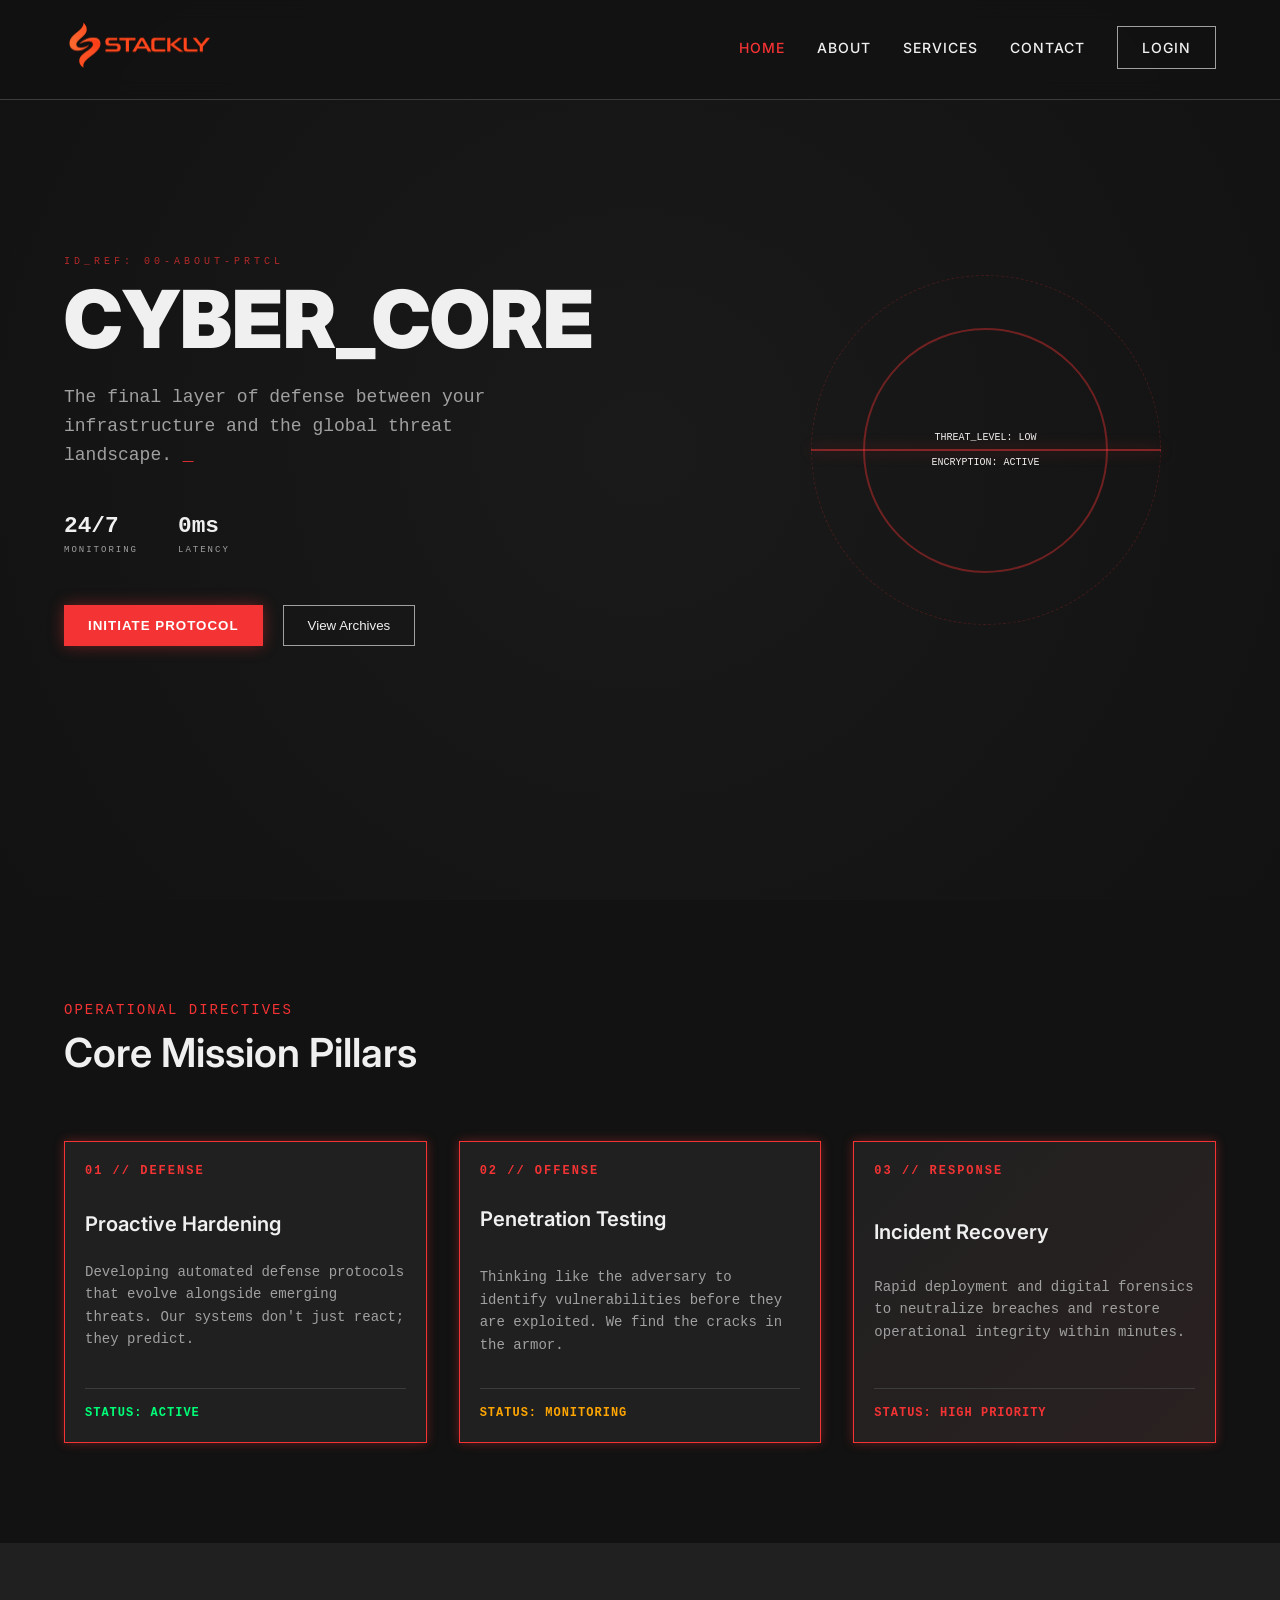
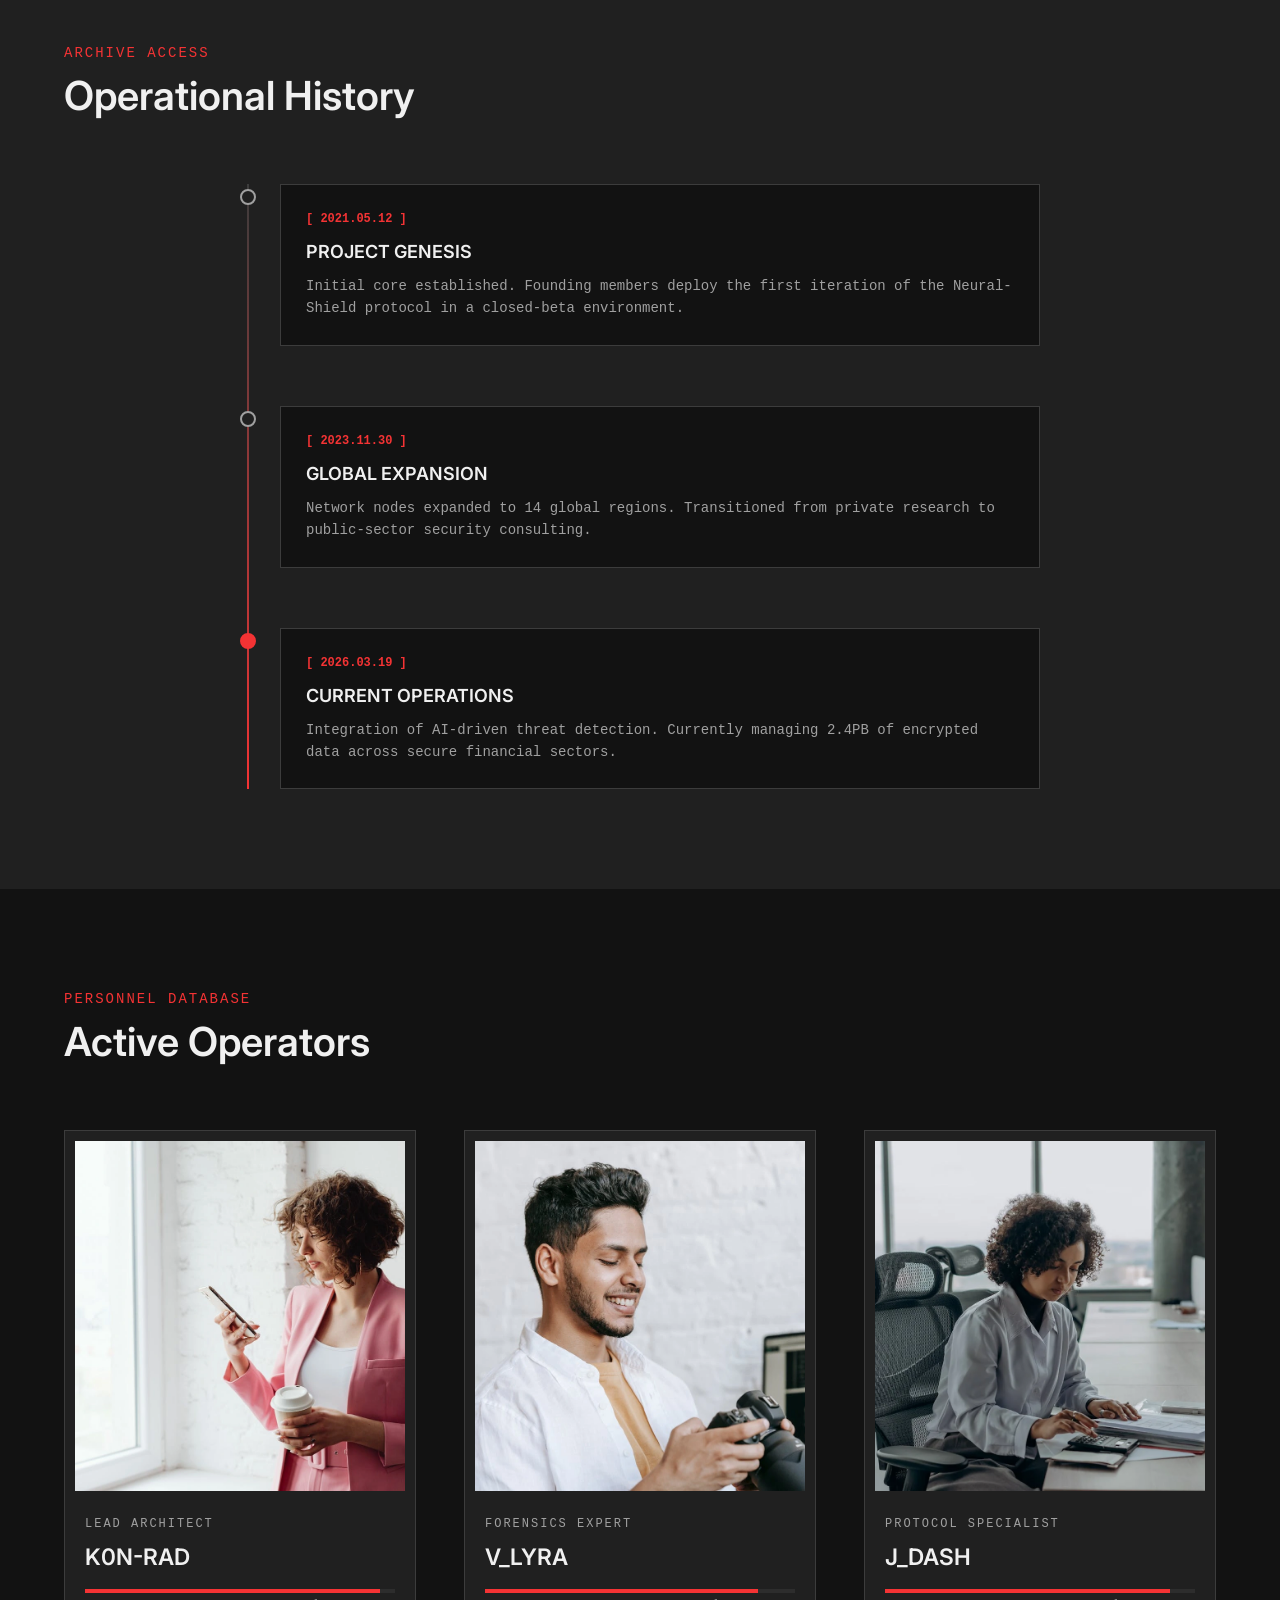
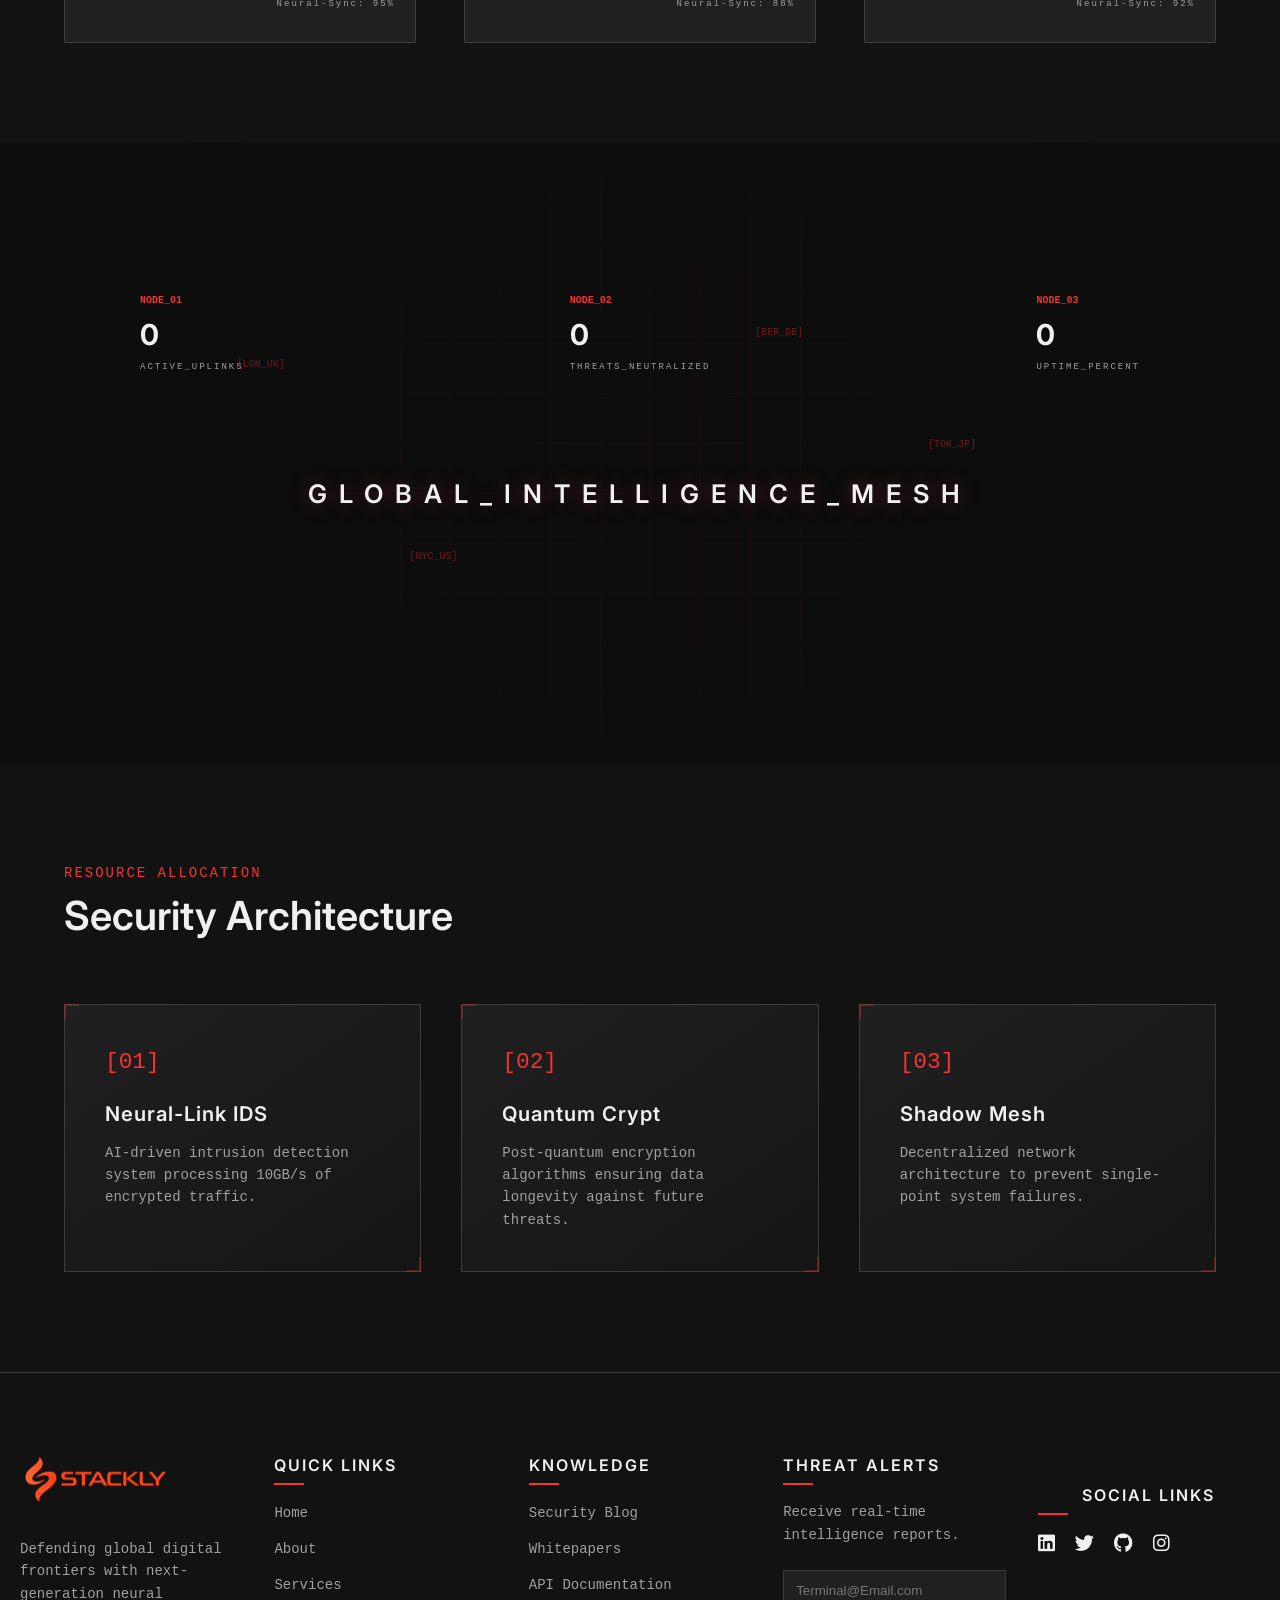
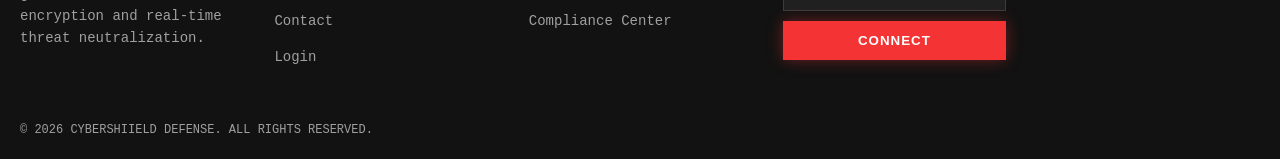
==== commit fa42ccf6: "Add files via upload" ====
--- a/about.html
+++ b/about.html
@@ -61,317 +61,330 @@
 
     <main>
 
-<section class="cyber-hero">
-    <div class="hero-background">
-        <div class="binary-overlay"></div>
-    </div>
-    
-    <div class="hero-container">
-        <div class="pane-info">
-            <div class="system-id">ID_REF: 00-ABOUT-PRTCL</div>
-            <h1 class="hero-glitch" data-text="CYBER_CORE">CYBER_CORE</h1>
-            <p class="hero-tagline">
-                The final layer of defense between your infrastructure and the global threat landscape. 
-                <span class="type-cursor">_</span>
-            </p>
-            
-            <div class="hero-stats">
-                <div class="stat-box">
-                    <span class="stat-num">24/7</span>
-                    <span class="stat-label">MONITORING</span>
-                </div>
-                <div class="stat-box">
-                    <span class="stat-num">0ms</span>
-                    <span class="stat-label">LATENCY</span>
-                </div>
-            </div>
-
-            <div class="hero-cta-group">
-                <button class="btn-primary">Initiate Protocol</button>
-                <button class="btn-secondary">View Archives</button>
-            </div>
-        </div>
-
-        <div class="pane-visual">
-            <div class="hud-circle-wrap">
-                <div class="hud-circle outer"></div>
-                <div class="hud-circle inner"></div>
-                <div class="hud-scanner"></div>
-                <div class="hud-content">
-                    <span class="hud-text">THREAT_LEVEL: <span class="text-secure">LOW</span></span>
-                    <span class="hud-text">ENCRYPTION: <span class="text-secure">ACTIVE</span></span>
-                </div>
-            </div>
-        </div>
-    </div>
-</section>
-
-
-
-
-
-
-
-<section class="mission-grid">
-    <div class="container">
-        <header class="grid-header">
-            <span class="section-subtitle">Operational Directives</span>
-            <h2 class="section-title">Core Mission Pillars</h2>
-        </header>
-
-        <div class="grid-layout">
-            <div class="alert-card">
-                <div class="card-id">01 // DEFENSE</div>
-                <h3 class="card-title">Proactive Hardening</h3>
-                <p class="card-text">Developing automated defense protocols that evolve alongside emerging threats. Our systems don't just react; they predict.</p>
-                <div class="card-status status-secure">STATUS: ACTIVE</div>
-            </div>
-
-            <div class="alert-card">
-                <div class="card-id">02 // OFFENSE</div>
-                <h3 class="card-title">Penetration Testing</h3>
-                <h3 class="card-title"></h3>
-                <p class="card-text">Thinking like the adversary to identify vulnerabilities before they are exploited. We find the cracks in the armor.</p>
-                <div class="card-status status-warning">STATUS: MONITORING</div>
-            </div>
-
-            <div class="alert-card critical-alert">
-                <div class="card-id">03 // RESPONSE</div>
-                <h3 class="card-title">Incident Recovery</h3>
-                <p class="card-text">Rapid deployment and digital forensics to neutralize breaches and restore operational integrity within minutes.</p>
-                <div class="card-status status-critical">STATUS: HIGH PRIORITY</div>
-            </div>
-        </div>
-    </div>
-</section>
-
-
-
-
-
-
-
-
-<section class="system-logs">
-    <div class="container">
-        <header class="grid-header">
-            <span class="section-subtitle">Archive Access</span>
-            <h2 class="section-title">Operational History</h2>
-        </header>
-
-        <div class="log-timeline">
-            <div class="log-item">
-                <div class="log-dot"></div>
-                <div class="log-content">
-                    <span class="log-date">[ 2021.05.12 ]</span>
-                    <h3 class="log-title">Project Genesis</h3>
-                    <p class="log-text">Initial core established. Founding members deploy the first iteration of the Neural-Shield protocol in a closed-beta environment.</p>
-                </div>
-            </div>
-
-            <div class="log-item">
-                <div class="log-dot"></div>
-                <div class="log-content">
-                    <span class="log-date">[ 2023.11.30 ]</span>
-                    <h3 class="log-title">Global Expansion</h3>
-                    <p class="log-text">Network nodes expanded to 14 global regions. Transitioned from private research to public-sector security consulting.</p>
-                </div>
-            </div>
-
-            <div class="log-item active-log">
-                <div class="log-dot pulse-red"></div>
-                <div class="log-content">
-                    <span class="log-date">[ 2026.03.19 ]</span>
-                    <h3 class="log-title">Current Operations</h3>
-                    <p class="log-text">Integration of AI-driven threat detection. Currently managing 2.4PB of encrypted data across secure financial sectors.</p>
-                </div>
-            </div>
-        </div>
-    </div>
-</section>
-
-
-
-
-
-
-
-
-<section class="team-section">
-    <div class="container">
-        <header class="grid-header">
-            <span class="section-subtitle">Personnel Database</span>
-            <h2 class="section-title">Active Operators</h2>
-        </header>
-
-        <div class="operator-grid">
-            <div class="operator-card">
-                <div class="card-scanner"></div>
-                <div class="operator-image-wrapper">
-                    <div class="operator-image"></div>
-                    <div class="hud-overlay">
-                        <span>LVL 99 // ADMIN</span>
-                    </div>
-                </div>
-                <div class="operator-info">
-                    <span class="op-role">Lead Architect</span>
-                    <h3 class="op-name">K0N-RAD</h3>
-                    <div class="op-stats">
-                        <div class="stat-bar"><div class="stat-fill" style="width: 95%;"></div></div>
-                        <span class="stat-label">Neural-Sync: 95%</span>
-                    </div>
-                </div>
-            </div>
-
-            <div class="operator-card">
-                <div class="card-scanner"></div>
-                <div class="operator-image-wrapper">
-                    <div class="operator-image"></div>
-                    <div class="hud-overlay">
-                        <span>LVL 84 // FIELD</span>
-                    </div>
-                </div>
-                <div class="operator-info">
-                    <span class="op-role">Forensics Expert</span>
-                    <h3 class="op-name">V_LYRA</h3>
-                    <div class="op-stats">
-                        <div class="stat-bar"><div class="stat-fill" style="width: 88%;"></div></div>
-                        <span class="stat-label">Neural-Sync: 88%</span>
-                    </div>
-                </div>
-            </div>
-
-            <div class="operator-card">
-                <div class="card-scanner"></div>
-                <div class="operator-image-wrapper">
-                    <div class="operator-image"></div>
-                    <div class="hud-overlay">
-                        <span>LVL 91 // CRYPT</span>
-                    </div>
-                </div>
-                <div class="operator-info">
-                    <span class="op-role">Protocol Specialist</span>
-                    <h3 class="op-name">J_DASH</h3>
-                    <div class="op-stats">
-                        <div class="stat-bar"><div class="stat-fill" style="width: 92%;"></div></div>
-                        <span class="stat-label">Neural-Sync: 92%</span>
-                    </div>
-                </div>
-            </div>
-        </div>
-    </div>
-</section>
-
-
-
-
-
-
-<section class="network-pulse">
-    <div class="grid-overlay"></div>
-    
-    <div class="container pulse-wrapper">
-        <div class="pulse-stats">
-            <div class="stat-item">
-                <span class="stat-code">NODE_01</span>
-                <span class="stat-value counter" data-target="142">0</span>
-                <span class="stat-label">ACTIVE_UPLINKS</span>
-            </div>
-            <div class="stat-item">
-                <span class="stat-code">NODE_02</span>
-                <span class="stat-value counter" data-target="892">0</span>
-                <span class="stat-label">THREATS_NEUTRALIZED</span>
-            </div>
-            <div class="stat-item">
-                <span class="stat-code">NODE_03</span>
-                <span class="stat-value counter" data-target="99.9">0</span>
-                <span class="stat-label">UPTIME_PERCENT</span>
-            </div>
-        </div>
-
-        <div class="center-visual">
-            <div class="radar-circle"></div>
-            <div class="radar-circle delay-1"></div>
-            <div class="radar-circle delay-2"></div>
-            <h2 class="visual-title">GLOBAL_INTELLIGENCE_MESH</h2>
-        </div>
-
-        <div class="location-markers">
-            <span class="marker" style="top: 20%; left: 15%;">[LON_UK]</span>
-            <span class="marker" style="top: 45%; left: 75%;">[TOK_JP]</span>
-            <span class="marker" style="top: 80%; left: 30%;">[NYC_US]</span>
-            <span class="marker" style="top: 10%; left: 60%;">[BER_DE]</span>
-        </div>
-    </div>
-</section>
-
-
-
-
-
-
-
-
-
-
-
-
-
-
-
-
-<section class="tech-stack">
-    <div class="container">
-        <header class="grid-header">
-            <span class="section-subtitle">Resource Allocation</span>
-            <h2 class="section-title">Security Architecture</h2>
-        </header>
-
-        <div class="tech-matrix">
-            <div class="tech-card">
-                <div class="card-glow"></div>
-                <div class="tech-icon">
-                    <span class="glitch-icon" data-icon="[01]"></span>
-                </div>
-                <div class="tech-details">
-                    <h3 class="tech-name">Neural-Link IDS</h3>
-                    <p class="tech-desc">AI-driven intrusion detection system processing 10GB/s of encrypted traffic.</p>
-                </div>
-                <div class="corner-accents">
-                    <span></span><span></span>
-                </div>
-            </div>
-
-            <div class="tech-card">
-                <div class="card-glow"></div>
-                <div class="tech-icon">
-                    <span class="glitch-icon" data-icon="[02]"></span>
-                </div>
-                <div class="tech-details">
-                    <h3 class="tech-name">Quantum Crypt</h3>
-                    <p class="tech-desc">Post-quantum encryption algorithms ensuring data longevity against future threats.</p>
-                </div>
-                <div class="corner-accents">
-                    <span></span><span></span>
-                </div>
-            </div>
-
-            <div class="tech-card">
-                <div class="card-glow"></div>
-                <div class="tech-icon">
-                    <span class="glitch-icon" data-icon="[03]"></span>
-                </div>
-                <div class="tech-details">
-                    <h3 class="tech-name">Shadow Mesh</h3>
-                    <p class="tech-desc">Decentralized network architecture to prevent single-point system failures.</p>
-                </div>
-                <div class="corner-accents">
-                    <span></span><span></span>
-                </div>
-            </div>
-        </div>
-    </div>
-</section>
+        <section class="cyber-hero">
+            <div class="hero-background">
+                <div class="binary-overlay"></div>
+            </div>
+
+            <div class="hero-container">
+                <div class="pane-info">
+                    <div class="system-id">ID_REF: 00-ABOUT-PRTCL</div>
+                    <h1 class="hero-glitch" data-text="CYBER_CORE">CYBER_CORE</h1>
+                    <p class="hero-tagline">
+                        The final layer of defense between your infrastructure and the global threat landscape.
+                        <span class="type-cursor">_</span>
+                    </p>
+
+                    <div class="hero-stats">
+                        <div class="stat-box">
+                            <span class="stat-num">24/7</span>
+                            <span class="stat-label">MONITORING</span>
+                        </div>
+                        <div class="stat-box">
+                            <span class="stat-num">0ms</span>
+                            <span class="stat-label">LATENCY</span>
+                        </div>
+                    </div>
+
+                    <div class="hero-cta-group">
+                        <button class="btn-primary" onclick="window.location.href='./404..html'">Initiate Protocol</button>
+                        <button class="btn-secondary" onclick="window.location.href='./404..html'">View Archives</button>
+                    </div>
+                </div>
+
+                <div class="pane-visual">
+                    <div class="hud-circle-wrap">
+                        <div class="hud-circle outer"></div>
+                        <div class="hud-circle inner"></div>
+                        <div class="hud-scanner"></div>
+                        <div class="hud-content">
+                            <span class="hud-text">THREAT_LEVEL: <span class="text-secure">LOW</span></span>
+                            <span class="hud-text">ENCRYPTION: <span class="text-secure">ACTIVE</span></span>
+                        </div>
+                    </div>
+                </div>
+            </div>
+        </section>
+
+
+
+
+
+
+
+        <section class="mission-grid">
+            <div class="container">
+                <header class="grid-header">
+                    <span class="section-subtitle">Operational Directives</span>
+                    <h2 class="section-title">Core Mission Pillars</h2>
+                </header>
+
+                <div class="grid-layout">
+                    <div class="alert-card">
+                        <div class="card-id">01 // DEFENSE</div>
+                        <h3 class="card-title">Proactive Hardening</h3>
+                        <p class="card-text">Developing automated defense protocols that evolve alongside emerging
+                            threats. Our systems don't just react; they predict.</p>
+                        <div class="card-status status-secure">STATUS: ACTIVE</div>
+                    </div>
+
+                    <div class="alert-card">
+                        <div class="card-id">02 // OFFENSE</div>
+                        <h3 class="card-title">Penetration Testing</h3>
+                        <h3 class="card-title"></h3>
+                        <p class="card-text">Thinking like the adversary to identify vulnerabilities before they are
+                            exploited. We find the cracks in the armor.</p>
+                        <div class="card-status status-warning">STATUS: MONITORING</div>
+                    </div>
+
+                    <div class="alert-card critical-alert">
+                        <div class="card-id">03 // RESPONSE</div>
+                        <h3 class="card-title">Incident Recovery</h3>
+                        <p class="card-text">Rapid deployment and digital forensics to neutralize breaches and restore
+                            operational integrity within minutes.</p>
+                        <div class="card-status status-critical">STATUS: HIGH PRIORITY</div>
+                    </div>
+                </div>
+            </div>
+        </section>
+
+
+
+
+
+
+
+
+        <section class="system-logs">
+            <div class="container">
+                <header class="grid-header">
+                    <span class="section-subtitle">Archive Access</span>
+                    <h2 class="section-title">Operational History</h2>
+                </header>
+
+                <div class="log-timeline">
+                    <div class="log-item">
+                        <div class="log-dot"></div>
+                        <div class="log-content">
+                            <span class="log-date">[ 2021.05.12 ]</span>
+                            <h3 class="log-title">Project Genesis</h3>
+                            <p class="log-text">Initial core established. Founding members deploy the first iteration of
+                                the Neural-Shield protocol in a closed-beta environment.</p>
+                        </div>
+                    </div>
+
+                    <div class="log-item">
+                        <div class="log-dot"></div>
+                        <div class="log-content">
+                            <span class="log-date">[ 2023.11.30 ]</span>
+                            <h3 class="log-title">Global Expansion</h3>
+                            <p class="log-text">Network nodes expanded to 14 global regions. Transitioned from private
+                                research to public-sector security consulting.</p>
+                        </div>
+                    </div>
+
+                    <div class="log-item active-log">
+                        <div class="log-dot pulse-red"></div>
+                        <div class="log-content">
+                            <span class="log-date">[ 2026.03.19 ]</span>
+                            <h3 class="log-title">Current Operations</h3>
+                            <p class="log-text">Integration of AI-driven threat detection. Currently managing 2.4PB of
+                                encrypted data across secure financial sectors.</p>
+                        </div>
+                    </div>
+                </div>
+            </div>
+        </section>
+
+
+
+
+
+
+
+
+        <section class="team-section">
+            <div class="container">
+                <header class="grid-header">
+                    <span class="section-subtitle">Personnel Database</span>
+                    <h2 class="section-title">Active Operators</h2>
+                </header>
+
+                <div class="operator-grid">
+                    <div class="operator-card">
+                        <div class="card-scanner"></div>
+                        <div class="operator-image-wrapper">
+                            <div class="operator-image">
+                                <img src="./assets/w2.webp" alt="">
+                            </div>
+                            <div class="hud-overlay">
+                                <span>LVL 99 // ADMIN</span>
+                            </div>
+                        </div>
+                        <div class="operator-info">
+                            <span class="op-role">Lead Architect</span>
+                            <h3 class="op-name">K0N-RAD</h3>
+                            <div class="op-stats">
+                                <div class="stat-bar">
+                                    <div class="stat-fill" style="width: 95%;"></div>
+                                </div>
+                                <span class="stat-label">Neural-Sync: 95%</span>
+                            </div>
+                        </div>
+                    </div>
+
+                    <div class="operator-card">
+                        <div class="card-scanner"></div>
+                        <div class="operator-image-wrapper">
+                            <div class="operator-image">
+                                <img src="./assets/m3.webp" alt="">
+                            </div>
+                            <div class="hud-overlay">
+                                <span>LVL 84 // FIELD</span>
+                            </div>
+                        </div>
+                        <div class="operator-info">
+                            <span class="op-role">Forensics Expert</span>
+                            <h3 class="op-name">V_LYRA</h3>
+                            <div class="op-stats">
+                                <div class="stat-bar">
+                                    <div class="stat-fill" style="width: 88%;"></div>
+                                </div>
+                                <span class="stat-label">Neural-Sync: 88%</span>
+                            </div>
+                        </div>
+                    </div>
+
+                    <div class="operator-card">
+                        <div class="card-scanner"></div>
+                        <div class="operator-image-wrapper">
+                            <div class="operator-image">
+                                <img src="./assets/w6.webp" alt="">
+                            </div>
+                            <div class="hud-overlay">
+                                <span>LVL 91 // CRYPT</span>
+                            </div>
+                        </div>
+                        <div class="operator-info">
+                            <span class="op-role">Protocol Specialist</span>
+                            <h3 class="op-name">J_DASH</h3>
+                            <div class="op-stats">
+                                <div class="stat-bar">
+                                    <div class="stat-fill" style="width: 92%;"></div>
+                                </div>
+                                <span class="stat-label">Neural-Sync: 92%</span>
+                            </div>
+                        </div>
+                    </div>
+                </div>
+            </div>
+        </section>
+
+
+
+
+
+
+        <section class="network-pulse">
+            <div class="grid-overlay"></div>
+
+            <div class="container pulse-wrapper">
+                <div class="pulse-stats">
+                    <div class="stat-item">
+                        <span class="stat-code">NODE_01</span>
+                        <span class="stat-value counter" data-target="142">0</span>
+                        <span class="stat-label">ACTIVE_UPLINKS</span>
+                    </div>
+                    <div class="stat-item">
+                        <span class="stat-code">NODE_02</span>
+                        <span class="stat-value counter" data-target="892">0</span>
+                        <span class="stat-label">THREATS_NEUTRALIZED</span>
+                    </div>
+                    <div class="stat-item">
+                        <span class="stat-code">NODE_03</span>
+                        <span class="stat-value counter" data-target="99.9">0</span>
+                        <span class="stat-label">UPTIME_PERCENT</span>
+                    </div>
+                </div>
+
+                <div class="center-visual">
+                    <div class="radar-circle"></div>
+                    <div class="radar-circle delay-1"></div>
+                    <div class="radar-circle delay-2"></div>
+                    <h2 class="visual-title">GLOBAL_INTELLIGENCE_MESH</h2>
+                </div>
+
+                <div class="location-markers">
+                    <span class="marker" style="top: 20%; left: 15%;">[LON_UK]</span>
+                    <span class="marker" style="top: 45%; left: 75%;">[TOK_JP]</span>
+                    <span class="marker" style="top: 80%; left: 30%;">[NYC_US]</span>
+                    <span class="marker" style="top: 10%; left: 60%;">[BER_DE]</span>
+                </div>
+            </div>
+        </section>
+
+
+
+
+
+
+
+
+        <section class="tech-stack">
+            <div class="container">
+                <header class="grid-header">
+                    <span class="section-subtitle">Resource Allocation</span>
+                    <h2 class="section-title">Security Architecture</h2>
+                </header>
+
+                <div class="tech-matrix">
+                    <div class="tech-card">
+                        <div class="card-glow"></div>
+                        <div class="tech-icon">
+                            <span class="glitch-icon" data-icon="[01]"></span>
+                        </div>
+                        <div class="tech-details">
+                            <h3 class="tech-name">Neural-Link IDS</h3>
+                            <p class="tech-desc">AI-driven intrusion detection system processing 10GB/s of encrypted
+                                traffic.</p>
+                        </div>
+                        <div class="corner-accents">
+                            <span></span><span></span>
+                        </div>
+                    </div>
+
+                    <div class="tech-card">
+                        <div class="card-glow"></div>
+                        <div class="tech-icon">
+                            <span class="glitch-icon" data-icon="[02]"></span>
+                        </div>
+                        <div class="tech-details">
+                            <h3 class="tech-name">Quantum Crypt</h3>
+                            <p class="tech-desc">Post-quantum encryption algorithms ensuring data longevity against
+                                future threats.</p>
+                        </div>
+                        <div class="corner-accents">
+                            <span></span><span></span>
+                        </div>
+                    </div>
+
+                    <div class="tech-card">
+                        <div class="card-glow"></div>
+                        <div class="tech-icon">
+                            <span class="glitch-icon" data-icon="[03]"></span>
+                        </div>
+                        <div class="tech-details">
+                            <h3 class="tech-name">Shadow Mesh</h3>
+                            <p class="tech-desc">Decentralized network architecture to prevent single-point system
+                                failures.</p>
+                        </div>
+                        <div class="corner-accents">
+                            <span></span><span></span>
+                        </div>
+                    </div>
+                </div>
+            </div>
+        </section>
 
 
 
@@ -449,20 +462,20 @@
     <script>
 
         const observerOptions = {
-    threshold: 0.5
-};
-
-const typeObserver = new IntersectionObserver((entries) => {
-    entries.forEach(entry => {
-        if (entry.isIntersecting) {
-            entry.target.style.animationPlayState = 'running';
-        }
-    });
-}, observerOptions);
-
-document.querySelectorAll('.log-item').forEach(item => {
-    typeObserver.observe(item);
-});
+            threshold: 0.5
+        };
+
+        const typeObserver = new IntersectionObserver((entries) => {
+            entries.forEach(entry => {
+                if (entry.isIntersecting) {
+                    entry.target.style.animationPlayState = 'running';
+                }
+            });
+        }, observerOptions);
+
+        document.querySelectorAll('.log-item').forEach(item => {
+            typeObserver.observe(item);
+        });
 
     </script>
 
--- a/about.css
+++ b/about.css
@@ -1,4 +1,3 @@
-/* Hero Section Layout */
 .cyber-hero {
     position: relative;
     height: 100vh;
@@ -18,7 +17,6 @@
     z-index: 5;
 }
 
-/* Pane 01 Styles */
 .pane-info {
     display: flex;
     flex-direction: column;
@@ -56,7 +54,6 @@
     animation: blink 0.8s infinite;
 }
 
-/* Pane 02: HUD Visuals */
 .pane-visual {
     display: flex;
     align-items: center;
@@ -114,29 +111,54 @@
     font-family: var(--font-main);
 }
 
-/* Keyframe Animations */
 @keyframes flicker-on {
-    0% { opacity: 0; transform: translateX(-20px); }
-    10% { opacity: 0.5; }
-    15% { opacity: 0.2; }
-    20% { opacity: 1; transform: translateX(0); }
+    0% {
+        opacity: 0;
+        transform: translateX(-20px);
+    }
+
+    10% {
+        opacity: 0.5;
+    }
+
+    15% {
+        opacity: 0.2;
+    }
+
+    20% {
+        opacity: 1;
+        transform: translateX(0);
+    }
 }
 
 @keyframes rotate {
-    from { transform: rotate(0deg); }
-    to { transform: rotate(360deg); }
+    from {
+        transform: rotate(0deg);
+    }
+
+    to {
+        transform: rotate(360deg);
+    }
 }
 
 @keyframes scan-vertical {
-    0%, 100% { top: 0%; }
-    50% { top: 100%; }
+
+    0%,
+    100% {
+        top: 0%;
+    }
+
+    50% {
+        top: 100%;
+    }
 }
 
 @keyframes blink {
-    50% { opacity: 0; }
-}
-
-/* Stats Section */
+    50% {
+        opacity: 0;
+    }
+}
+
 .hero-stats {
     display: flex;
     gap: 40px;
@@ -160,19 +182,76 @@
     letter-spacing: 2px;
 }
 
-/* CTA Group */
 .hero-cta-group {
     display: flex;
     gap: 20px;
 }
 
-
-
-
-
-
-
-/* Mission Grid Section */
+@media (max-width: 768px) {
+    .hero-container {
+        grid-template-columns: 1fr; /* Switch to single column */
+        text-align: center;
+        gap: 50px;
+        padding-top: 80px; /* Space for fixed header if you have one */
+        height: auto;
+        overflow-y: auto;
+    }
+
+    .pane-info {
+        align-items: center; /* Center align text and buttons */
+    }
+
+    .hero-glitch {
+        font-size: 3rem; /* Scale down heading size */
+        margin-bottom: 1rem;
+    }
+
+    .hero-tagline {
+        font-size: var(--text-md);
+        margin: 0 auto 2rem;
+    }
+
+    .hero-stats {
+        justify-content: center;
+        gap: 25px;
+        margin-bottom: 2rem;
+    }
+
+    .stat-num {
+        font-size: var(--text-xl);
+    }
+
+    .hero-cta-group {
+        flex-direction: column; /* Stack buttons vertically on small screens */
+        width: 100%;
+        max-width: 300px;
+        gap: 15px;
+    }
+
+    /* Adjust the HUD Visual for mobile */
+    .hud-circle-wrap {
+        width: 280px;
+        height: 280px;
+        margin: 0 auto;
+    }
+
+    .hud-content {
+        font-size: 8px;
+    }
+
+    .cyber-hero {
+        height: auto;
+        min-height: 100vh;
+        padding-bottom: 50px;
+    }
+}
+
+
+
+
+
+
+
 .mission-grid {
     padding: 100px 5%;
     background-color: var(--bg-black);
@@ -189,7 +268,6 @@
     gap: 2rem;
 }
 
-/* Enhancing your Alert Card */
 .alert-card {
     display: flex;
     flex-direction: column;
@@ -226,7 +304,6 @@
     margin-bottom: 2rem;
 }
 
-/* Card Status Indicators */
 .card-status {
     font-size: var(--text-xs);
     font-weight: bold;
@@ -235,11 +312,18 @@
     border-top: 1px solid var(--border-color);
 }
 
-.status-secure { color: var(--status-secure); }
-.status-warning { color: var(--status-warning); }
-.status-critical { color: var(--status-critical); }
-
-/* Variation for a 'Critical' card look */
+.status-secure {
+    color: var(--status-secure);
+}
+
+.status-warning {
+    color: var(--status-warning);
+}
+
+.status-critical {
+    color: var(--status-critical);
+}
+
 .critical-alert {
     background: linear-gradient(135deg, var(--surface-dark) 0%, rgba(244, 51, 52, 0.05) 100%);
 }
@@ -251,10 +335,9 @@
 
 
 
-/* System Logs Timeline */
 .system-logs {
     padding: 100px 5%;
-    background-color: var(--surface-dark); /* Slightly lighter than bg-black to separate sections */
+    background-color: var(--surface-dark);
     position: relative;
 }
 
@@ -265,7 +348,6 @@
     padding-left: 40px;
 }
 
-/* The vertical line */
 .log-timeline::before {
     content: '';
     position: absolute;
@@ -285,7 +367,6 @@
     margin-bottom: 0;
 }
 
-/* The node/dot on the line */
 .log-dot {
     position: absolute;
     left: -40px;
@@ -331,7 +412,6 @@
     line-height: 1.6;
 }
 
-/* Active/Current state highlight */
 .active-log .log-dot {
     background: var(--primary-red);
     border-color: var(--primary-red);
@@ -342,12 +422,12 @@
     animation: pulse-red-effect 2s infinite;
 }
 
-/* Animation: Fade and Slide Up for Log Items */
 @keyframes logReveal {
     from {
         opacity: 0;
         transform: translateY(30px);
     }
+
     to {
         opacity: 1;
         transform: translateY(0);
@@ -357,16 +437,22 @@
 .log-item {
     position: relative;
     margin-bottom: 60px;
-    opacity: 0; /* Hidden initially for reveal */
+    opacity: 0;
     animation: logReveal 0.8s ease forwards;
 }
 
-/* Staggered Delay for the first 3 items */
-.log-item:nth-child(1) { animation-delay: 0.2s; }
-.log-item:nth-child(2) { animation-delay: 0.4s; }
-.log-item:nth-child(3) { animation-delay: 0.6s; }
-
-/* The "Scanning" Glitch for Dates */
+.log-item:nth-child(1) {
+    animation-delay: 0.2s;
+}
+
+.log-item:nth-child(2) {
+    animation-delay: 0.4s;
+}
+
+.log-item:nth-child(3) {
+    animation-delay: 0.6s;
+}
+
 .log-date {
     font-family: var(--font-main);
     color: var(--primary-red);
@@ -390,12 +476,19 @@
 }
 
 @keyframes scanDate {
-    0% { left: -100%; }
-    30% { left: 100%; }
-    100% { left: 100%; }
-}
-
-/* Enhancing the Content Box Hover */
+    0% {
+        left: -100%;
+    }
+
+    30% {
+        left: 100%;
+    }
+
+    100% {
+        left: 100%;
+    }
+}
+
 .log-content {
     background: var(--bg-black);
     border: 1px solid var(--border-color);
@@ -404,45 +497,57 @@
     position: relative;
 }
 
-/* Terminal Flicker Effect on Hover */
 .log-item:hover .log-content {
     border-color: var(--primary-red);
     box-shadow: 0 0 20px var(--primary-glow);
-    animation: terminalFlicker 0.15s infinite secondary; /* Subtle jitter */
+    animation: terminalFlicker 0.15s infinite secondary;
 }
 
 @keyframes terminalFlicker {
-    0% { opacity: 1; }
-    50% { opacity: 0.95; transform: translateX(1px); }
-    100% { opacity: 1; transform: translateX(-1px); }
-}
-
-/* The Vertical Line Growth Animation */
+    0% {
+        opacity: 1;
+    }
+
+    50% {
+        opacity: 0.95;
+        transform: translateX(1px);
+    }
+
+    100% {
+        opacity: 1;
+        transform: translateX(-1px);
+    }
+}
+
 .log-timeline::before {
     content: '';
     position: absolute;
     left: 7px;
     top: 0;
     width: 2px;
-    height: 0; /* Start at 0 */
+    height: 0;
     background: linear-gradient(to bottom, var(--border-color), var(--primary-red));
     animation: lineGrow 2s ease forwards;
 }
 
 @keyframes lineGrow {
-    from { height: 0; }
-    to { height: 100%; }
-}
-
-
-
-
-
-
-
-
-
-/* Team Section Styles */
+    from {
+        height: 0;
+    }
+
+    to {
+        height: 100%;
+    }
+}
+
+
+
+
+
+
+
+
+
 .team-section {
     padding: 100px 5%;
     background-color: var(--bg-black);
@@ -454,7 +559,6 @@
     gap: 3rem;
 }
 
-/* The Operator Card */
 .operator-card {
     position: relative;
     background: var(--surface-dark);
@@ -470,7 +574,6 @@
     box-shadow: 0 15px 30px rgba(0, 0, 0, 0.5), 0 0 15px var(--primary-glow);
 }
 
-/* Scanning Animation Overlay */
 .card-scanner {
     position: absolute;
     top: -100%;
@@ -489,11 +592,15 @@
 }
 
 @keyframes scan-pass {
-    0% { top: -100%; }
-    100% { top: 100%; }
-}
-
-/* Image Wrapper & HUD */
+    0% {
+        top: -100%;
+    }
+
+    100% {
+        top: 100%;
+    }
+}
+
 .operator-image-wrapper {
     position: relative;
     height: 350px;
@@ -504,8 +611,15 @@
 .operator-image {
     width: 100%;
     height: 100%;
-    background: linear-gradient(45deg, #1a1a1a, #333); /* Replace with img */
+    background: linear-gradient(45deg, #1a1a1a, #333);
     transition: transform 0.5s ease;
+}
+
+.operator-image img {
+    width: 100%;
+    height: 100%;
+    object-fit: cover;
+    display: block;
 }
 
 .operator-card:hover .operator-image {
@@ -513,7 +627,6 @@
     filter: grayscale(100%) brightness(0.7) sepia(50%) hue-rotate(-50deg);
 }
 
-/* HUD Text Overlay */
 .hud-overlay {
     position: absolute;
     inset: 0;
@@ -540,7 +653,6 @@
     border: 1px solid var(--primary-red);
 }
 
-/* Info Section */
 .operator-info {
     padding: 20px 10px;
 }
@@ -558,7 +670,6 @@
     color: var(--text-main);
 }
 
-/* Stat Bar Animation */
 .op-stats {
     display: flex;
     flex-direction: column;
@@ -575,12 +686,11 @@
 .stat-fill {
     height: 100%;
     background: var(--primary-red);
-    width: 0; /* Start at 0 for animation */
+    width: 0;
     transition: width 1s cubic-bezier(0.65, 0, 0.35, 1);
 }
 
 .operator-card:hover .stat-fill {
-    /* The width is handled by the inline style in HTML */
     box-shadow: 0 0 10px var(--primary-red);
 }
 
@@ -595,7 +705,6 @@
 
 
 
-/* Network Pulse Section */
 .network-pulse {
     position: relative;
     padding: 150px 5%;
@@ -606,11 +715,10 @@
     align-items: center;
 }
 
-/* Background Grid Lines */
 .grid-overlay {
     position: absolute;
     inset: 0;
-    background-image: 
+    background-image:
         linear-gradient(rgba(244, 51, 52, 0.05) 1px, transparent 1px),
         linear-gradient(90deg, rgba(244, 51, 52, 0.05) 1px, transparent 1px);
     background-size: 50px 50px;
@@ -626,7 +734,6 @@
     align-items: center;
 }
 
-/* Radar Ripple Animation */
 .center-visual {
     position: relative;
     margin: 100px 0;
@@ -646,12 +753,26 @@
     animation: ripple 4s infinite cubic-bezier(0.2, 0, 0.4, 1);
 }
 
-.delay-1 { animation-delay: 1.3s; }
-.delay-2 { animation-delay: 2.6s; }
+.delay-1 {
+    animation-delay: 1.3s;
+}
+
+.delay-2 {
+    animation-delay: 2.6s;
+}
 
 @keyframes ripple {
-    0% { width: 0; height: 0; opacity: 1; }
-    100% { width: 600px; height: 600px; opacity: 0; }
+    0% {
+        width: 0;
+        height: 0;
+        opacity: 1;
+    }
+
+    100% {
+        width: 600px;
+        height: 600px;
+        opacity: 0;
+    }
 }
 
 .visual-title {
@@ -662,7 +783,6 @@
     z-index: 5;
 }
 
-/* Statistical Data Layout */
 .pulse-stats {
     display: flex;
     justify-content: space-between;
@@ -694,7 +814,6 @@
     letter-spacing: 2px;
 }
 
-/* Random Location Markers */
 .location-markers .marker {
     position: absolute;
     font-family: var(--font-main);
@@ -705,28 +824,87 @@
 }
 
 @keyframes blink {
-    0%, 100% { opacity: 0.1; }
-    50% { opacity: 0.7; text-shadow: 0 0 10px var(--primary-red); }
-}
-
-
-
-
-
-
-
-
-
-
-
-
-
-/* Tech Stack Section */
+
+    0%,
+    100% {
+        opacity: 0.1;
+    }
+
+    50% {
+        opacity: 0.7;
+        text-shadow: 0 0 10px var(--primary-red);
+    }
+}
+
+@media (max-width: 768px) {
+    .network-pulse {
+        padding: 80px 5%;
+        min-height: auto;
+        flex-direction: column;
+    }
+
+    
+    .pulse-stats {
+        flex-direction: column;
+        align-items: center;
+        gap: 40px;
+        text-align: center;
+    }
+
+    .stat-value {
+        font-size: var(--text-3xl);  
+    }
+
+    
+    .center-visual {
+        margin: 60px 0;
+    }
+
+    .visual-title {
+        font-size: var(--text-xl);  
+        letter-spacing: 6px;  
+        line-height: 1.4;
+    }
+
+    
+    @keyframes ripple {
+        0% {
+            width: 0;
+            height: 0;
+            opacity: 1;
+        }
+        100% {
+            width: 300px; 
+            height: 300px;
+            opacity: 0;
+        }
+    }
+
+     .location-markers .marker {
+        font-size: 8px;
+     }
+    
+     .location-markers .marker:nth-child(odd) {
+        display: none;
+    }
+}
+
+
+
+
+
+
+
+
+
+
+
+
 .tech-stack {
     padding: 100px 5%;
     background-color: var(--bg-black);
     position: relative;
-    perspective: 1000px; /* For 3D effects */
+    perspective: 1000px;
 }
 
 .tech-matrix {
@@ -735,7 +913,6 @@
     gap: 2.5rem;
 }
 
-/* The Premium Tech Card */
 .tech-card {
     position: relative;
     background: linear-gradient(145deg, var(--surface-dark), #151515);
@@ -746,7 +923,6 @@
     cursor: crosshair;
 }
 
-/* 3D Hover & Glow */
 .tech-card:hover {
     transform: rotateX(5deg) rotateY(-5deg) translateY(-10px);
     border-color: var(--primary-red);
@@ -754,10 +930,13 @@
 
 .card-glow {
     position: absolute;
-    top: 0; left: 0; width: 100%; height: 100%;
-    background: radial-gradient(circle at var(--mouse-x, 50%) var(--mouse-y, 50%), 
-                rgba(244, 51, 52, 0.15) 0%, 
-                transparent 60%);
+    top: 0;
+    left: 0;
+    width: 100%;
+    height: 100%;
+    background: radial-gradient(circle at var(--mouse-x, 50%) var(--mouse-y, 50%),
+            rgba(244, 51, 52, 0.15) 0%,
+            transparent 60%);
     opacity: 0;
     transition: opacity 0.3s;
     pointer-events: none;
@@ -767,7 +946,6 @@
     opacity: 1;
 }
 
-/* Glitch Icon Styling */
 .tech-icon {
     font-size: var(--text-2xl);
     color: var(--primary-red);
@@ -782,12 +960,26 @@
 }
 
 @keyframes icon-flicker {
-    0%, 90%, 100% { opacity: 1; transform: scale(1); }
-    92% { opacity: 0.5; transform: scale(1.1); color: white; }
-    94% { opacity: 1; transform: scale(0.9); }
-}
-
-/* Typography */
+
+    0%,
+    90%,
+    100% {
+        opacity: 1;
+        transform: scale(1);
+    }
+
+    92% {
+        opacity: 0.5;
+        transform: scale(1.1);
+        color: white;
+    }
+
+    94% {
+        opacity: 1;
+        transform: scale(0.9);
+    }
+}
+
 .tech-name {
     font-size: var(--text-xl);
     margin-bottom: 12px;
@@ -800,7 +992,6 @@
     line-height: 1.6;
 }
 
-/* Corner Accents (Decorative) */
 .corner-accents span {
     position: absolute;
     width: 15px;
@@ -811,13 +1002,17 @@
 }
 
 .corner-accents span:first-child {
-    top: -1px; left: -1px;
-    border-right: none; border-bottom: none;
+    top: -1px;
+    left: -1px;
+    border-right: none;
+    border-bottom: none;
 }
 
 .corner-accents span:last-child {
-    bottom: -1px; right: -1px;
-    border-left: none; border-top: none;
+    bottom: -1px;
+    right: -1px;
+    border-left: none;
+    border-top: none;
 }
 
 .tech-card:hover .corner-accents span {
--- a/root.css
+++ b/root.css
@@ -6,7 +6,6 @@
     --primary-glow: rgba(244, 51, 52, 0.35);
     --primary-muted: rgb(150, 30, 30);
 
-    /* Background & Surfaces */
     --bg-black: rgb(18, 18, 18);
     --surface-dark: rgb(32, 32, 32);
     --surface-light: rgb(45, 45, 45);
@@ -150,7 +149,7 @@
 
 /* header */
 
- .main-header {
+.main-header {
     position: fixed;
     top: 0;
     left: 0;
@@ -181,7 +180,7 @@
     text-shadow: 0 0 10px var(--primary-glow);
 }
 
- .nav-links {
+.nav-links {
     display: flex;
     align-items: center;
     gap: 2rem;
@@ -200,7 +199,7 @@
     color: var(--primary-red);
 }
 
- .hamburger {
+.hamburger {
     display: none;
     cursor: pointer;
     flex-direction: column;
@@ -214,7 +213,7 @@
     transition: var(--transition);
 }
 
- .mobile-menu {
+.mobile-menu {
     position: fixed;
     top: 80px;
     right: -100%;
@@ -246,7 +245,7 @@
     color: var(--text-main);
 }
 
- #hamburger.active .bar:nth-child(2) {
+#hamburger.active .bar:nth-child(2) {
     opacity: 0;
 }
 
@@ -260,7 +259,7 @@
     background: var(--primary-red);
 }
 
- @media (max-width: 992px) {
+@media (max-width: 992px) {
     .nav-links {
         display: none;
     }
@@ -278,23 +277,28 @@
 
 
 
-/* footer */
+/* ================= FOOTER FIXED ================= */
 
 .main-footer {
     background-color: var(--bg-black);
-    padding: 80px 5% 20px;
+    padding: 80px 20px 20px;   /* changed from 5% → fixed */
     border-top: 1px solid var(--border-color);
-    display: grid;
+    width: 100%;
+    overflow: hidden;          /* prevent overflow */
 }
 
 .footer-container {
-    max-width: 1400px;
+    width: 100%;
+    max-width: 1500px;         /* reduced for better fit */
     margin: 0 auto;
     display: grid;
     grid-template-columns: repeat(auto-fit, minmax(220px, 1fr));
-    gap: 3rem;
-    padding-bottom: 50px;
-}
+    gap: 2rem;                 /* reduced gap */
+    padding-bottom: 40px;
+    box-sizing: border-box;
+}
+
+/* ================= TEXT ================= */
 
 .footer-title {
     color: var(--text-main);
@@ -322,6 +326,8 @@
     margin: 1.5rem 0;
 }
 
+/* ================= LINKS ================= */
+
 .footer-links li {
     margin-bottom: 12px;
 }
@@ -337,31 +343,7 @@
     padding-left: 5px;
 }
 
-.system-status {
-    display: flex;
-    align-items: center;
-    gap: 10px;
-    background: var(--surface-dark);
-    padding: 8px 15px;
-    border: 1px solid var(--border-color);
-    width: fit-content;
-}
-
-.status-dot {
-    width: 8px;
-    height: 8px;
-    background: var(--status-secure);
-    border-radius: 50%;
-    box-shadow: 0 0 10px var(--status-secure);
-    animation: pulse 2s infinite;
-}
-
-.status-text {
-    font-family: var(--font-main);
-    font-size: var(--text-xs);
-    color: var(--status-secure);
-    text-transform: uppercase;
-}
+/* ================= FORM ================= */
 
 .footer-form {
     display: flex;
@@ -374,7 +356,6 @@
     border: 1px solid var(--border-color);
     padding: 12px;
     color: var(--text-main);
-    font-family: var(--font-main);
 }
 
 .footer-input:focus {
@@ -382,32 +363,46 @@
     border-color: var(--primary-red);
 }
 
-.footer-bottom {
-    padding-top: 30px;
-}
-
-.bottom-flex {
-    text-align: center;
-    font-size: var(--text-xs);
-    color: var(--text-dim);
-    font-family: var(--font-main);
-}
+/* ================= SOCIAL ================= */
 
 .footer-socials {
     display: flex;
     gap: 20px;
     font-size: 1.2rem;
+    flex-wrap: wrap;
 }
 
 .footer-socials a:hover {
     color: var(--primary-red);
 }
 
-@media (max-width: 768px) {
+/* ================= BOTTOM ================= */
+
+.footer-bottom {
+    padding-top: 30px;
+    text-align: center;
+}
+
+.bottom-flex {
+    font-size: var(--text-xs);
+    color: var(--text-dim);
+}
+
+/* ================= RESPONSIVE ================= */
+
+/* Tablet (iPad, Nest Hub, etc.) */
+@media (max-width: 1024px) {
+    .footer-container {
+        grid-template-columns: repeat(2, 1fr);
+        gap: 1.5rem;
+    }
+}
+
+/* Mobile */
+@media (max-width: 600px) {
     .footer-container {
         grid-template-columns: 1fr;
         text-align: center;
-        max-width: none;
     }
 
     .footer-title::after {
@@ -415,17 +410,7 @@
         transform: translateX(-50%);
     }
 
-    .system-status {
-        margin: 0 auto;
-    }
-
-    .bottom-flex {
-        flex-direction: column;
-        gap: 20px;
-        text-align: center;
-    }
-
-    .footer-socials a{
-        margin: 0 auto;
+    .footer-socials {
+        justify-content: center;
     }
 }
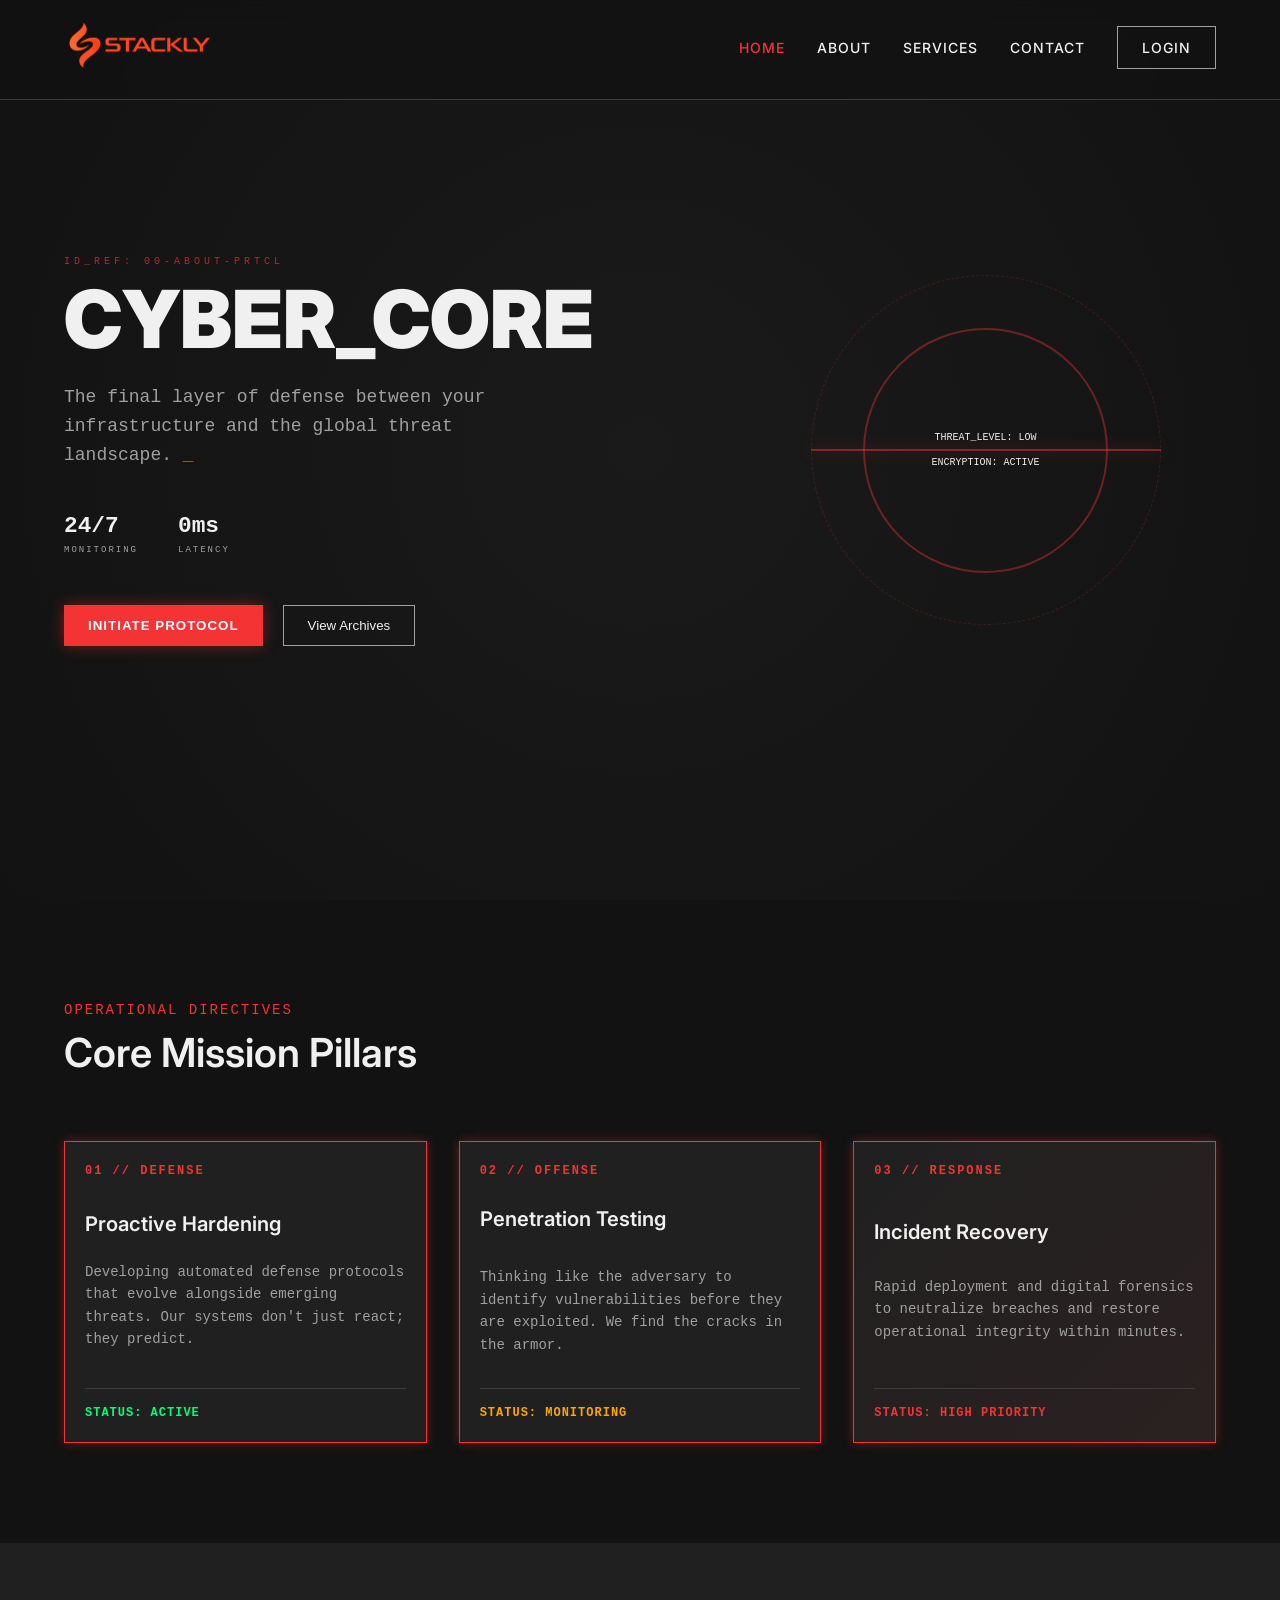
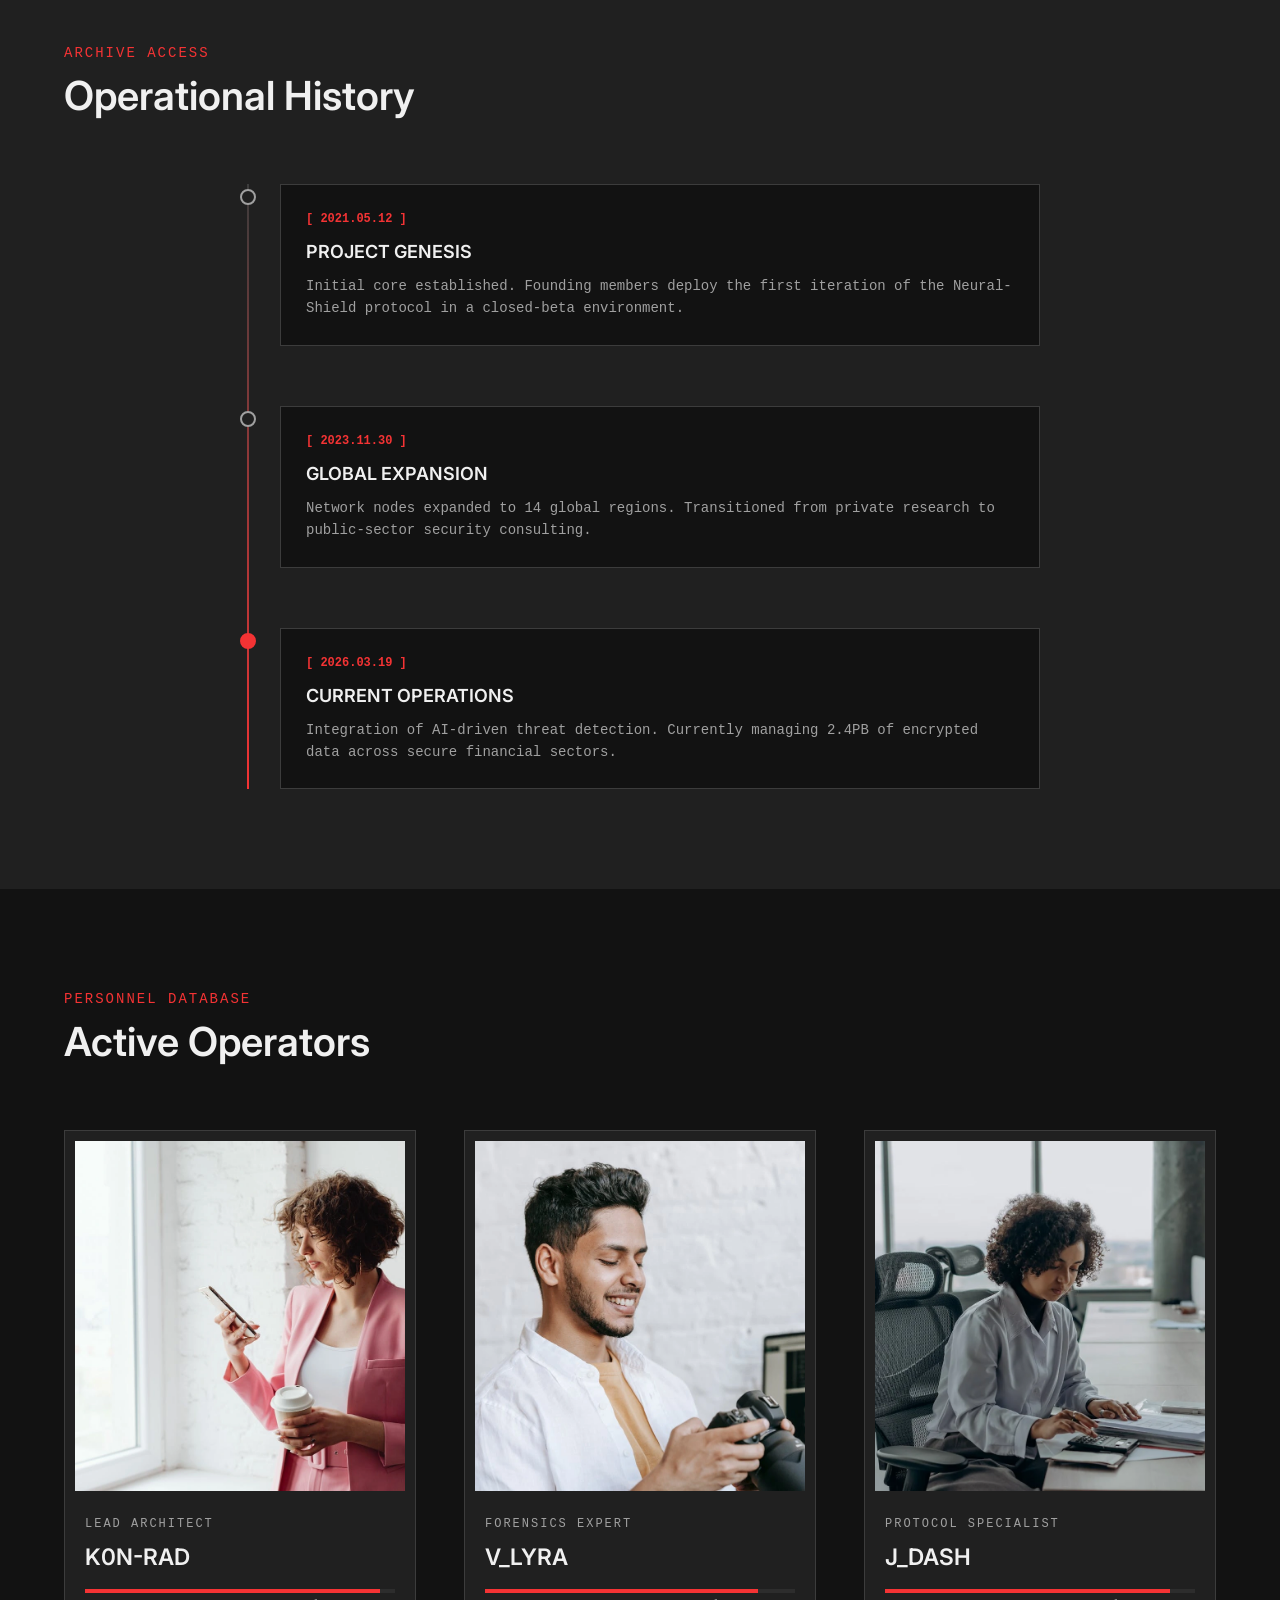
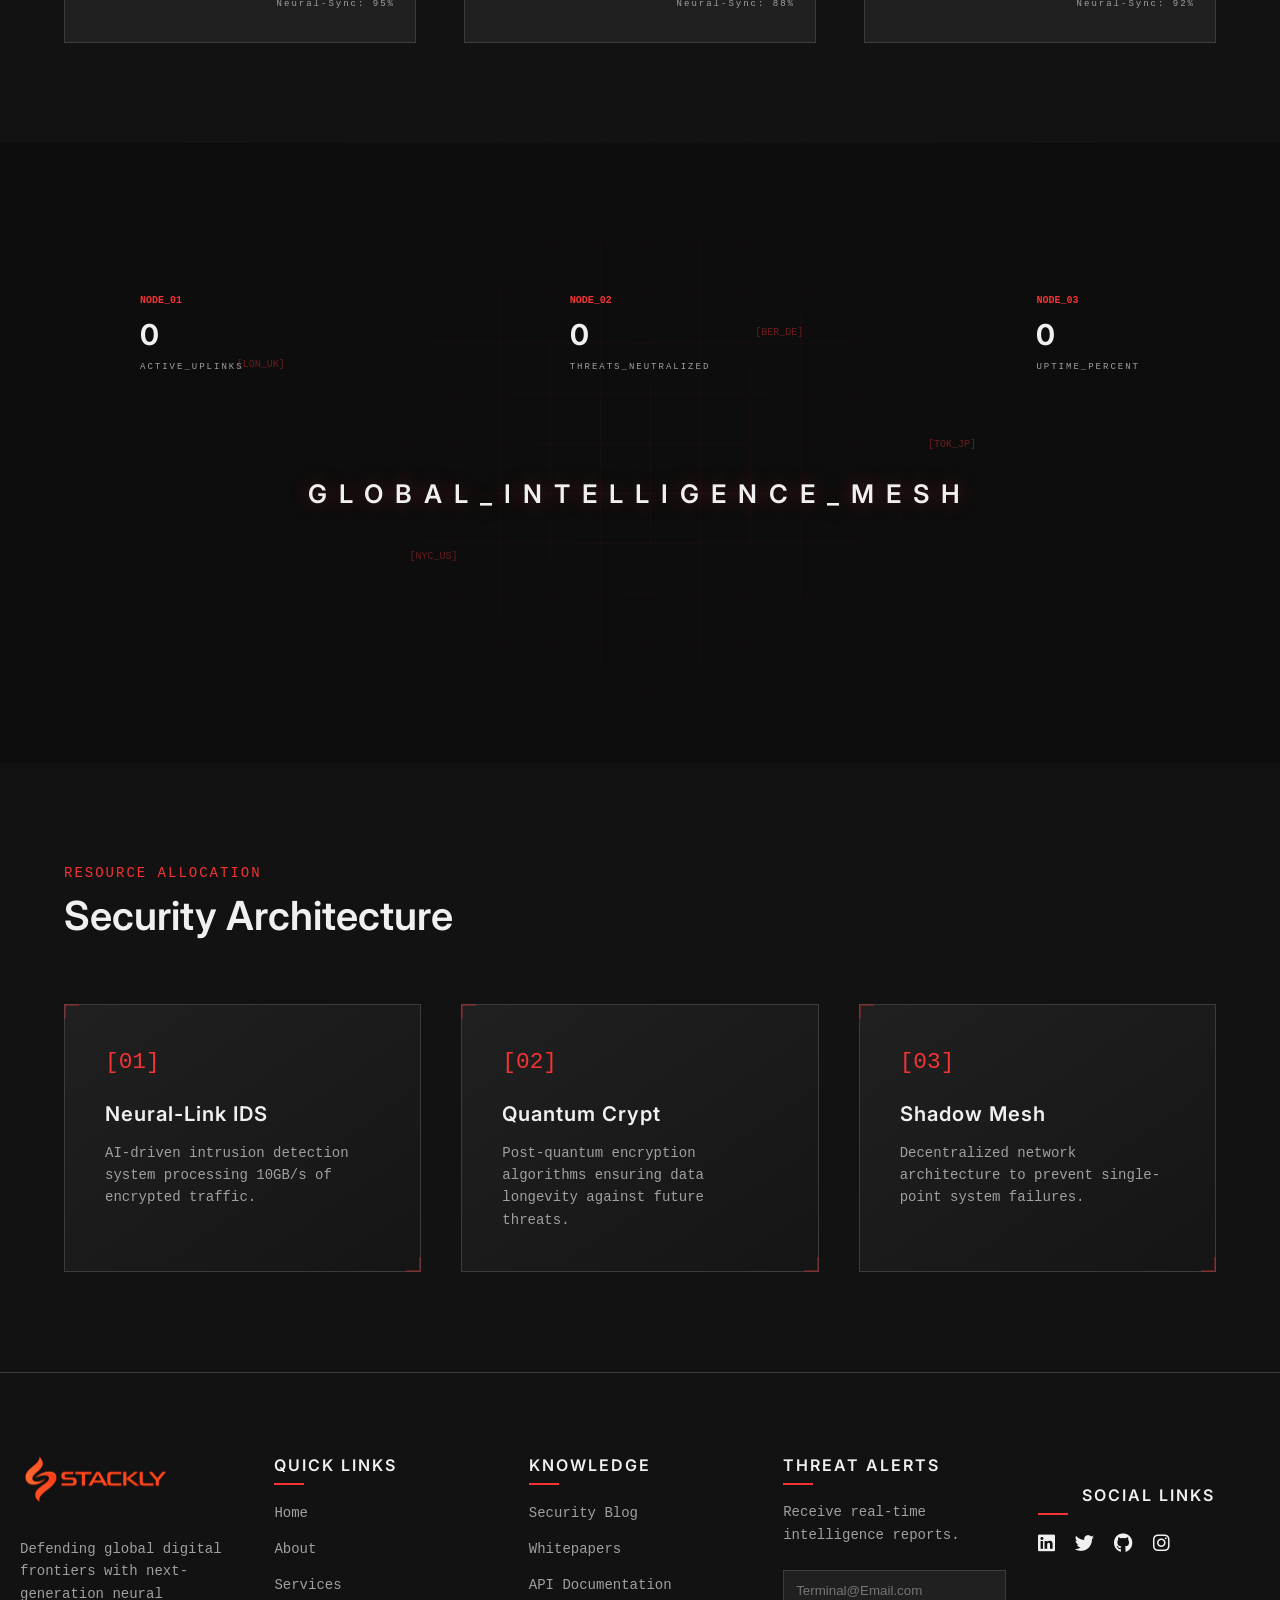
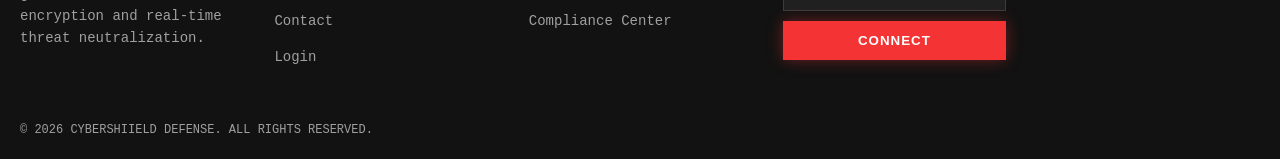
==== commit 3ea14764: "Add files via upload" ====
--- a/about.html
+++ b/about.html
@@ -61,7 +61,7 @@
 
     <main>
 
-        <section class="cyber-hero">
+        <section class="cyber-hero" data-aos="fade-up">
             <div class="hero-background">
                 <div class="binary-overlay"></div>
             </div>
@@ -112,7 +112,7 @@
 
 
 
-        <section class="mission-grid">
+        <section class="mission-grid" data-aos="fade-down">
             <div class="container">
                 <header class="grid-header">
                     <span class="section-subtitle">Operational Directives</span>
@@ -155,7 +155,7 @@
 
 
 
-        <section class="system-logs">
+        <section class="system-logs" data-aos="zoom-in">
             <div class="container">
                 <header class="grid-header">
                     <span class="section-subtitle">Archive Access</span>
@@ -203,7 +203,7 @@
 
 
 
-        <section class="team-section">
+        <section class="team-section" data-aos="fade-up">
             <div class="container">
                 <header class="grid-header">
                     <span class="section-subtitle">Personnel Database</span>
@@ -285,7 +285,7 @@
 
 
 
-        <section class="network-pulse">
+        <section class="network-pulse" data-aos="fade-down">
             <div class="grid-overlay"></div>
 
             <div class="container pulse-wrapper">
@@ -330,7 +330,7 @@
 
 
 
-        <section class="tech-stack">
+        <section class="tech-stack" data-aos="zoom-in">
             <div class="container">
                 <header class="grid-header">
                     <span class="section-subtitle">Resource Allocation</span>
